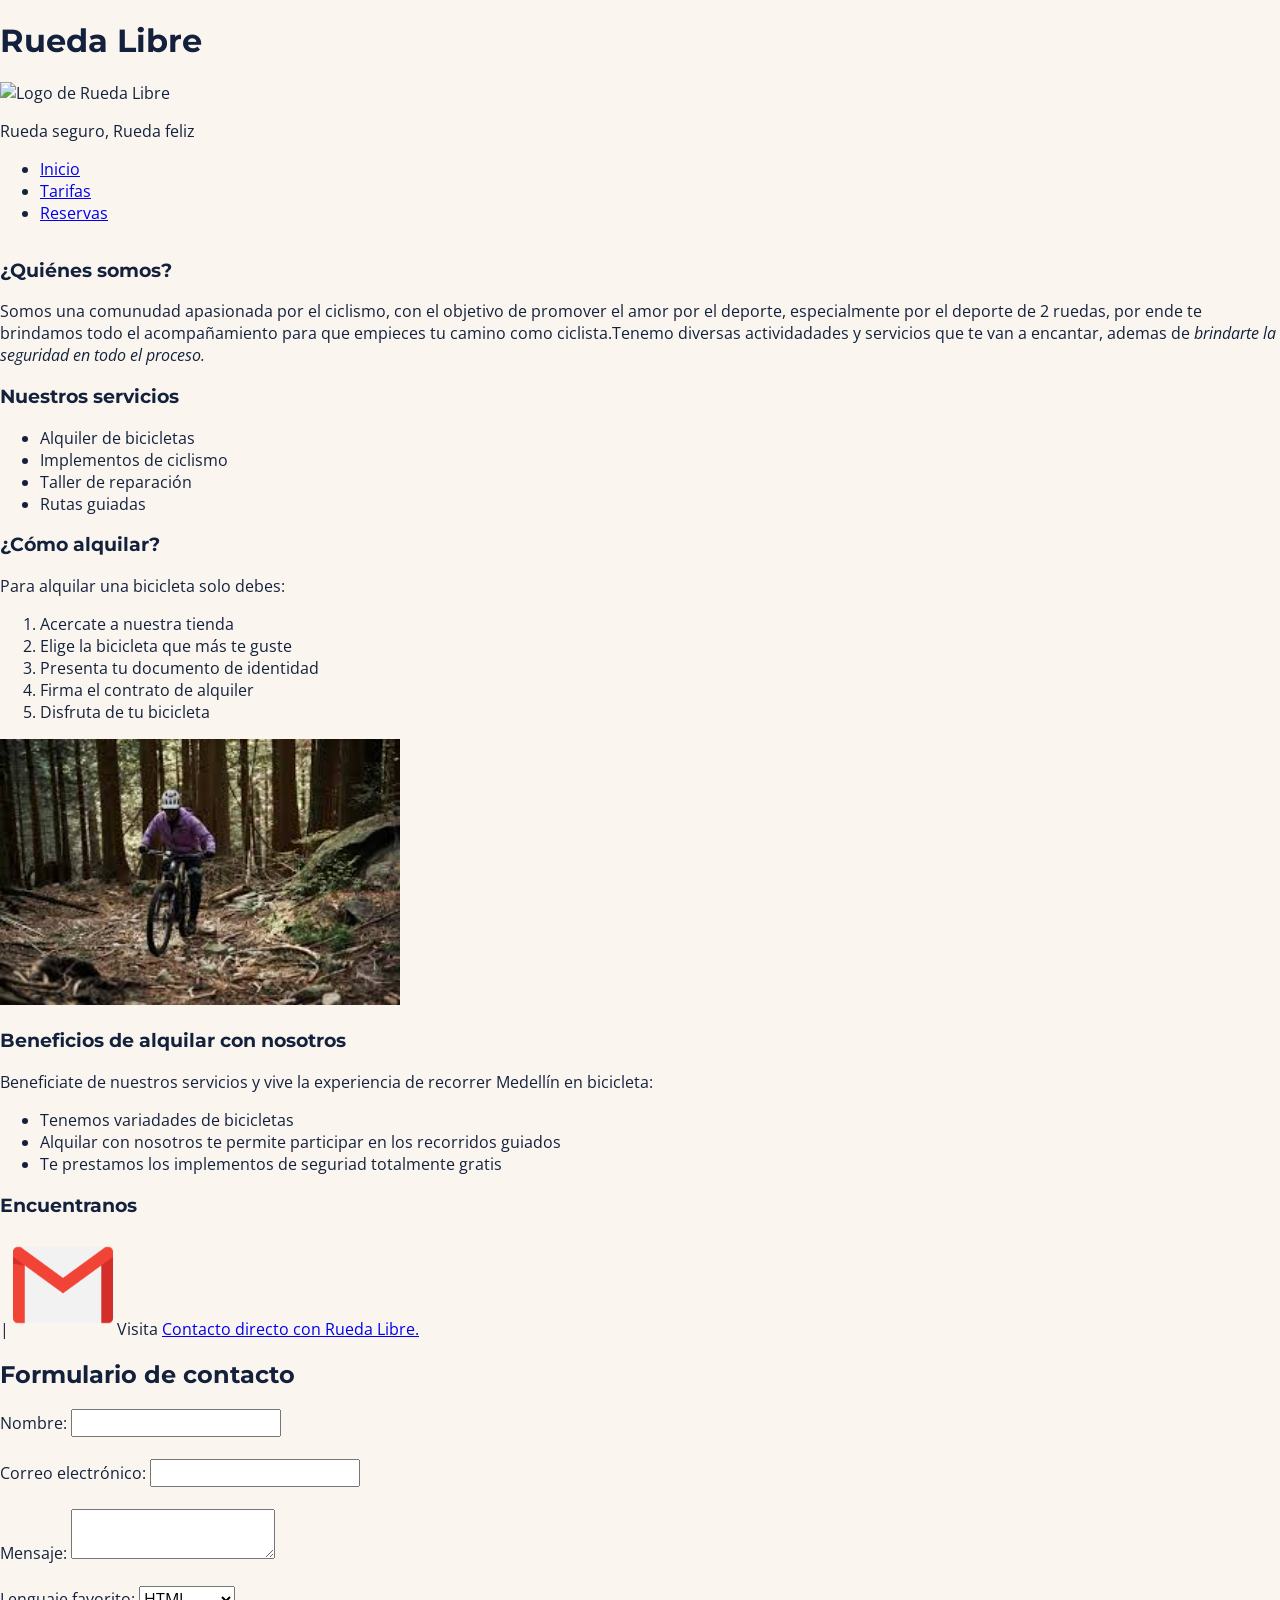
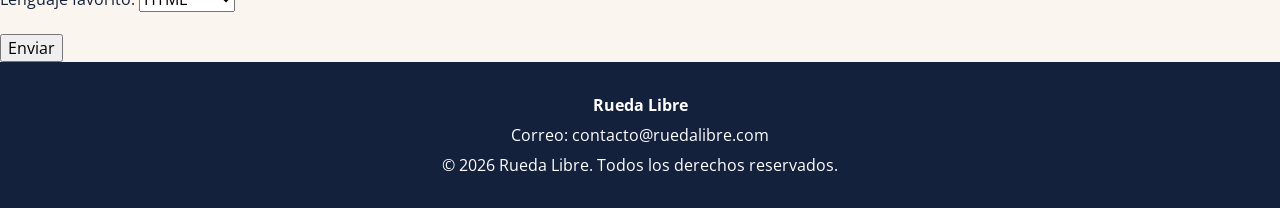
==== index.html @ a4dbcc93 "Mejora navegacion y accesibilidad al sitio" ====
<!DOCTYPE html>
<html lang="es">
<head>
    <meta charset="UTF-8">
    <meta name="viewport" content="width=device-width, initial-scale=1.0">
    <title>Rueda Libre | Alquiler de bicicletas en Medellín</title>

    <link rel="preconnect" href="https://fonts.googleapis.com">
    <link rel="preconnect" href="https://fonts.gstatic.com" crossorigin>

    <link href="https://fonts.googleapis.com/css2?family=Montserrat:wght@700&family=Open+Sans:wght@400;600&display=swap" rel="stylesheet">

     <link rel="stylesheet" href="CSS/styles.css">
</head>



<body>

     <header>
        <h1> Rueda Libre </h1>
        <img src="img/logo.jpg" alt="Logo de Rueda Libre" width="200">
        <p> Rueda seguro, Rueda feliz</p>


       <nav aria-label="Navegación principal">
    <ul id="menu">
        <li><a href="index.html" class="activo" aria-current="page">Inicio</a></li>
        <li><a href="Paginas/tarifas.html">Tarifas</a></li>
        <li><a href="Paginas/reservas.html">Reservas</a></li>
    </ul>
</nav>
            
    </header>

    <main>  
        <section>
            <h3> ¿Quiénes somos?</h3>
                <p> Somos una comunudad apasionada por el ciclismo, con el objetivo de promover el amor por el deporte, especialmente por el deporte de 2 ruedas, por ende te brindamos todo el acompañamiento para que 
                    empieces tu camino como ciclista.Tenemo diversas actividadades y servicios que te van a encantar, ademas de <em>brindarte la seguridad en todo el proceso.</em>
                </p>
        </section>    
            
        <section>
            <h3> Nuestros servicios</h3>
                <ul>
                    <li> Alquiler de bicicletas</li>
                    <li> Implementos de ciclismo</li>
                    <li> Taller de reparación</li>
                    <li> Rutas guiadas</li>
                </ul>

        </section>   
        
        <section>
            <h3> ¿Cómo alquilar?</h3>
                <p> 
                    Para alquilar una bicicleta solo debes:  
                </p>

                <ol>
                    <li> Acercate a nuestra tienda</li>
                    <li> Elige la bicicleta que más te guste</li>
                    <li> Presenta tu documento de identidad</li>
                    <li> Firma el contrato de alquiler</li>
                    <li> Disfruta de tu bicicleta</li>
                </ol>
                
                <img src="img/biciMon.jpeg" alt="Bicicleta de Rueda Libre" width="400">
            
        </section>


        <section>

            <h3> Beneficios de alquilar con nosotros</h3>

            <p> 
                Beneficiate de nuestros servicios y vive la experiencia de recorrer Medellín en bicicleta:  
            </p>

            <ul> 
                <li> Tenemos variadades de bicicletas</li>
                <li> Alquilar con nosotros te permite participar en los recorridos guiados</li>
                <li> Te prestamos los implementos de seguriad totalmente gratis </li>
            </ul>

        </section>
        
        <section>

        <h3 id="Encuentranos">Encuentranos</h3>
    |   

            <img src="img/gmail.png" alt="Gmail" width="100">


        

            Visita
            <a href="https://mail.google.com/mail/u/0/#sent/QgrcJHsNmGjTFjQCQRJZDDpdDGVTXLrFvwV?compose=new"
            target="_blank"
            rel="noopener noreferrer">
                Contacto directo con Rueda Libre.
            </a>
        </section>    

        <section>
                    <h2>Formulario de contacto</h2>

            <form>
                <label for="nombre">Nombre:</label>
                <input type="text" id="nombre" name="nombre">

                <br><br>

                <label for="correo">Correo electrónico:</label>
                <input type="email" id="correo" name="correo">

                <br><br>

                <label for="mensaje">Mensaje:</label>
                <textarea id="mensaje" name="mensaje"></textarea>

                <br><br>

                <label for="lenguaje">Lenguaje favorito:</label>

                <select id="lenguaje" name="lenguaje">
                    <option value="html">HTML</option>
                    <option value="css">CSS</option>
                    <option value="javascript">JavaScript</option>
                </select>

                <br><br>

                <button type="submit">Enviar</button>
            </form>
                

                
        </section>
</main>      

<footer>
    <p><strong>Rueda Libre</strong></p>
    <p>Correo: contacto@ruedalibre.com</p>
    <p>&copy; 2026 Rueda Libre. Todos los derechos reservados.</p>
</footer>

</body>
</html>
---- CSS/styles.css ----
/* Identidad visual de Rueda Libre */
:root {
    /* Colores de marca */
    --verde-ruta: #1E7A4F;
    --naranja-pedal: #F39A2B;
    --azul-noche: #14213D;
    --crema: #FAF6EF;
    --gris-asfalto: #5B6470;

    /* Tipografías */
    --fuente-titulos: 'Montserrat', Arial, sans-serif;
    --fuente-texto: 'Open Sans', Arial, sans-serif;

    /* Espaciados */
    --espacio-xs: 0.5rem;
    --espacio-sm: 1rem;
    --espacio-md: 1.5rem;
    --espacio-lg: 2rem;
    --espacio-xl: 3rem;
}




/* Configuración general de la página */
html,
body {
    margin: 0;
    padding: 0;
    min-height: 100%;
}

body {
    min-height: 100vh;
    display: flex;
    flex-direction: column;

    /* Identidad visual */
    font-family: var(--fuente-texto);
    color: var(--azul-noche);
    background-color: var(--crema);
}

/* Tipografía para todos los encabezados */
h1,
h2,
h3,
h4,
h5,
h6 {
    font-family: var(--fuente-titulos);
    font-weight: 700;
}

/* El contenido principal ocupa el espacio disponible */
main {
    flex: 1;
}

/* Pie de página */
footer {
    background-color: var(--azul-noche);
    color: #FFFFFF;
    text-align: center;
    padding: var(--espacio-md);
    margin-top: auto;
}

footer p {
    margin: var(--espacio-xs) 0;
}




/* Tablas de tarifas y recorridos */
table {
    width: 100%;
    border-collapse: collapse;
    margin: var(--espacio-md) 0;
    border: 2px solid var(--azul-noche);
    background-color: var(--crema);
}

/* Encabezados de las tablas */
table thead {
    background-color: var(--azul-noche);
    color: #FFFFFF;
}

table th {
    border: 1px solid var(--azul-noche);
    padding: var(--espacio-sm);
    text-align: left;
}

/* Celdas de las tablas */
table td {
    border: 1px solid #B8BEC5;
    padding: var(--espacio-sm);
    color: var(--azul-noche);
}

/* Alternar el fondo de las filas */
table tbody tr:nth-child(even) {
    background-color: #EAE5DC;
}

/* Resaltar las filas al pasar el cursor */
table tbody tr:hover {
    background-color: #E0E9E3;
}

/* Campos del formulario */
input,
select,
textarea,
button {
    font: inherit;
}

/* Foco visible en campos y controles */
input:focus-visible,
select:focus-visible,
textarea:focus-visible,
button:focus-visible {
    outline: 3px solid var(--verde-ruta);
    outline-offset: 3px;
    border-color: var(--azul-noche);
}

/* Foco de las casillas de verificación */
input[type="checkbox"]:focus-visible,
input[type="radio"]:focus-visible {
    outline: 3px solid var(--verde-ruta);
    outline-offset: 3px;
}
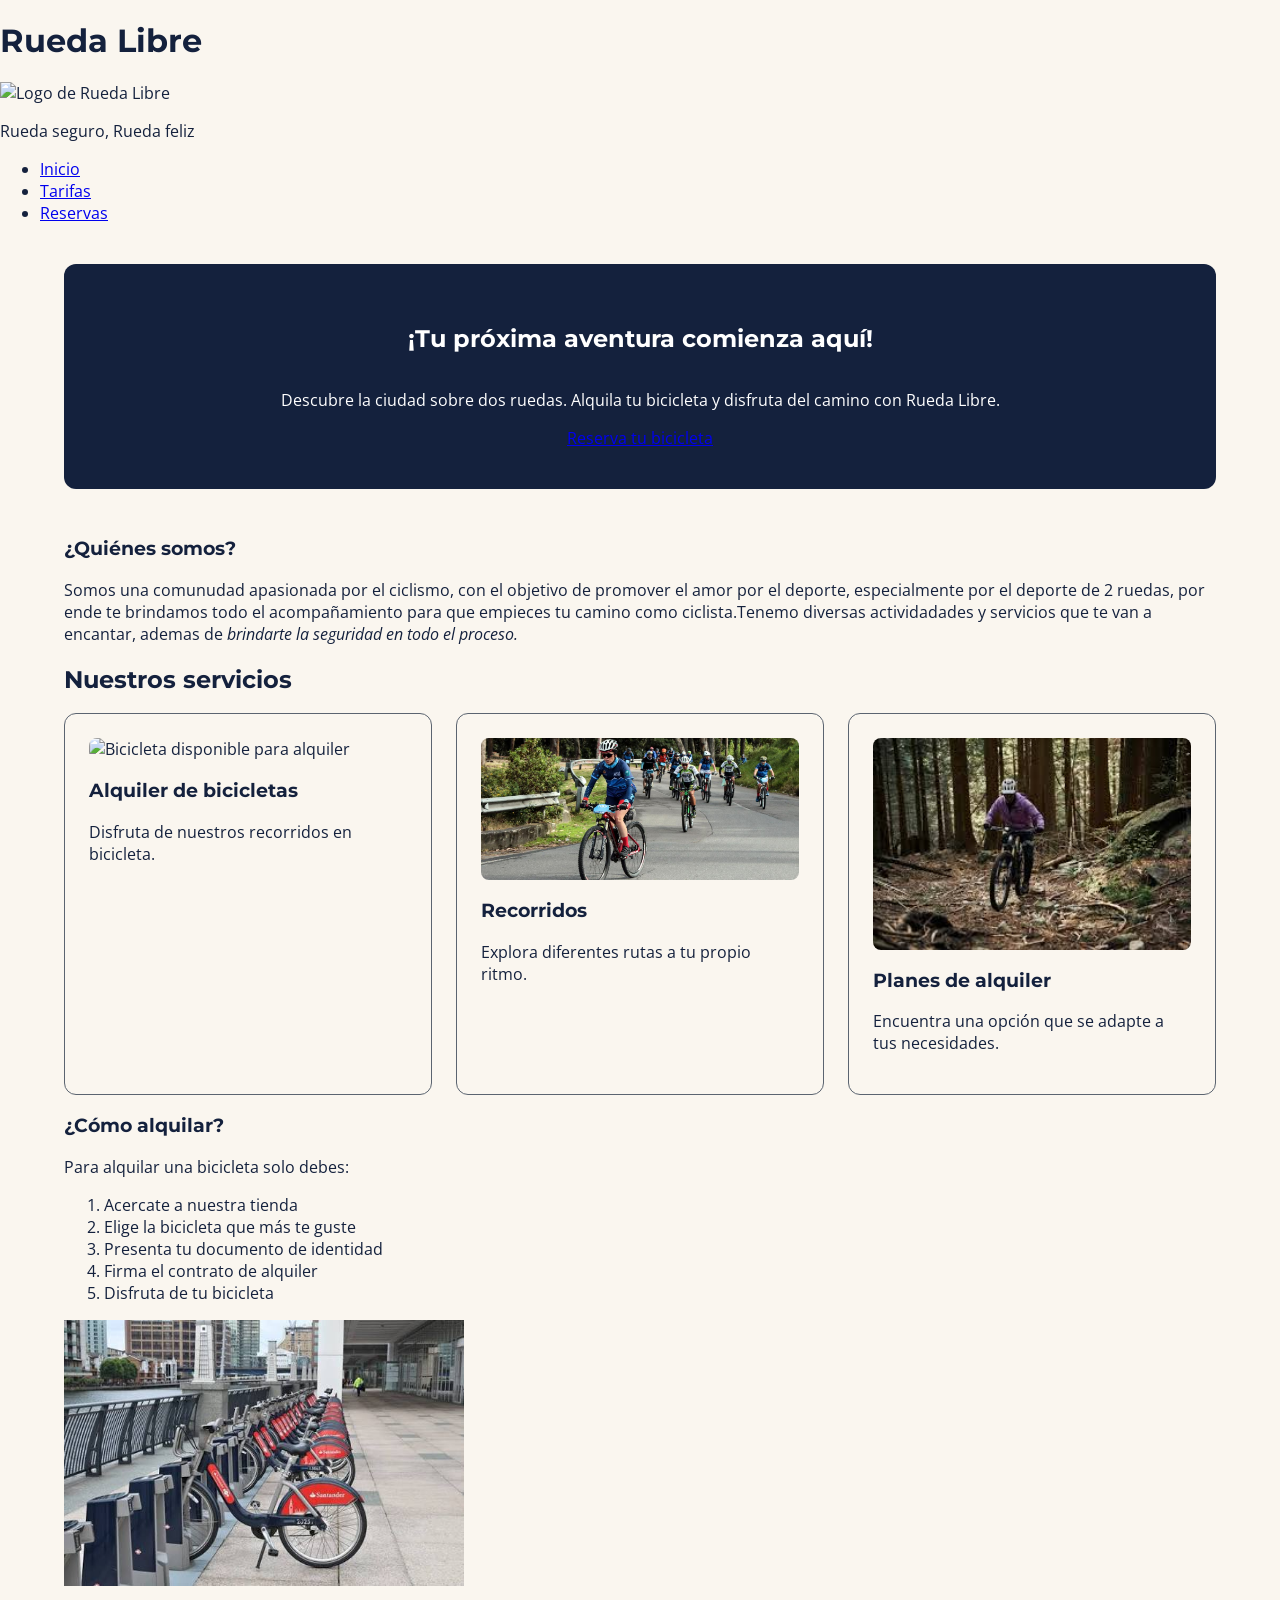
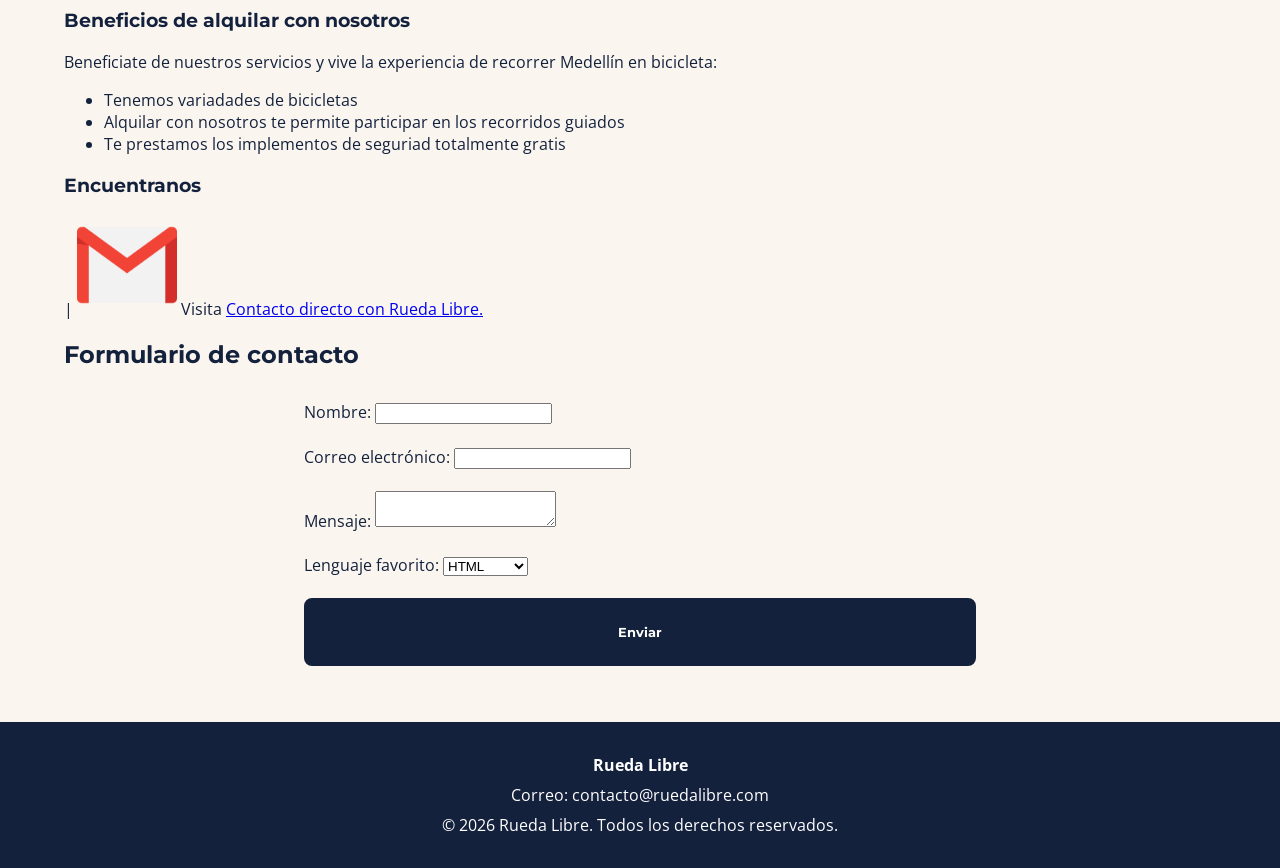
==== commit ffb3754f: "Mejora distribucion y modelo de caja" ====
--- a/index.html
+++ b/index.html
@@ -34,6 +34,16 @@
     </header>
 
     <main>  
+
+        <section class="portada">
+            <h2>¡Tu próxima aventura comienza aquí!</h2>
+            <p>Descubre la ciudad sobre dos ruedas. Alquila tu bicicleta
+            y disfruta del camino con Rueda Libre.</p>
+            <a href="Paginas/reservas.html" class="boton-reservar">
+                Reserva tu bicicleta
+            </a>
+        </section>
+        
         <section>
             <h3> ¿Quiénes somos?</h3>
                 <p> Somos una comunudad apasionada por el ciclismo, con el objetivo de promover el amor por el deporte, especialmente por el deporte de 2 ruedas, por ende te brindamos todo el acompañamiento para que 
@@ -41,16 +51,31 @@
                 </p>
         </section>    
             
-        <section>
-            <h3> Nuestros servicios</h3>
-                <ul>
-                    <li> Alquiler de bicicletas</li>
-                    <li> Implementos de ciclismo</li>
-                    <li> Taller de reparación</li>
-                    <li> Rutas guiadas</li>
-                </ul>
+        <section class="servicios">
+    <h2>Nuestros servicios</h2>
 
-        </section>   
+    <div class="contenedor-tarjetas">
+
+        <article class="tarjeta">
+            <img src="img/logo.jpg" alt="Bicicleta disponible para alquiler" width="300">
+            <h3>Alquiler de bicicletas</h3>
+            <p>Disfruta de nuestros recorridos en bicicleta.</p>
+        </article>
+
+        <article class="tarjeta">
+            <img src="img/recorrido_Bici.jpeg" alt="Bicicleta para explorar la ciudad" width="300">
+            <h3>Recorridos</h3>
+            <p>Explora diferentes rutas a tu propio ritmo.</p>
+        </article>
+
+        <article class="tarjeta">
+            <img src="img/biciMon.jpeg" alt="Bicicleta preparada para una aventura" width="300">
+            <h3>Planes de alquiler</h3>
+            <p>Encuentra una opción que se adapte a tus necesidades.</p>
+        </article>
+
+    </div>
+</section>   
         
         <section>
             <h3> ¿Cómo alquilar?</h3>
@@ -66,7 +91,7 @@
                     <li> Disfruta de tu bicicleta</li>
                 </ol>
                 
-                <img src="img/biciMon.jpeg" alt="Bicicleta de Rueda Libre" width="400">
+                <img src="img/alqBici.jfif" alt="Bicicleta de Rueda Libre" width="400">
             
         </section>
 
--- a/CSS/styles.css
+++ b/CSS/styles.css
@@ -21,6 +21,11 @@
 }
 
 
+*,
+*::before,
+*::after {
+    box-sizing: border-box;
+}
 
 
 /* Configuración general de la página */
@@ -31,6 +36,8 @@
     min-height: 100%;
 }
 
+
+
 body {
     min-height: 100vh;
     display: flex;
@@ -41,6 +48,15 @@
     color: var(--azul-noche);
     background-color: var(--crema);
 }
+
+/* El ancho incluye el contenido, el relleno y los bordes */
+*,
+*::before,
+*::after {
+    box-sizing: border-box;
+}
+
+
 
 /* Tipografía para todos los encabezados */
 h1,
@@ -53,9 +69,55 @@
     font-weight: 700;
 }
 
+/* Portada de inicio */
+.portada {
+    min-height: 25vh;
+    display: flex;
+    flex-direction: column;
+    justify-content: center;
+    align-items: center;
+    text-align: center;
+    padding: var(--espacio-lg);
+    background-color: var(--azul-noche);
+    color: #FFFFFF;
+    border-radius: 0.75rem;
+    margin-bottom: var(--espacio-xl);
+}
+
+/* Contenedor de las tarjetas */
+.contenedor-tarjetas {
+    display: flex;
+    flex-wrap: wrap;
+    gap: var(--espacio-md);
+}
+
+/* Tarjeta individual */
+.tarjeta {
+    flex: 1 1 16rem;
+    min-width: 0;
+    padding: var(--espacio-md);
+    border: 1px solid var(--gris-asfalto);
+    border-radius: 0.75rem;
+    background-color: var(--crema);
+}
+
+/* Imagen de la tarjeta */
+.tarjeta img {
+    display: block;
+    width: 100%;
+    height: auto;
+    border-radius: 0.5rem;
+    margin-bottom: var(--espacio-sm);
+}
+
 /* El contenido principal ocupa el espacio disponible */
 main {
     flex: 1;
+     width: 100%;
+    max-width: 75rem;
+    margin-inline: auto;
+    padding: var(--espacio-md);
+
 }
 
 /* Pie de página */
@@ -70,7 +132,6 @@
 footer p {
     margin: var(--espacio-xs) 0;
 }
-
 
 
 
@@ -95,44 +156,110 @@
     text-align: left;
 }
 
-/* Celdas de las tablas */
+/* Celdas */
 table td {
-    border: 1px solid #B8BEC5;
+    border: 1px solid var(--gris-asfalto);
     padding: var(--espacio-sm);
     color: var(--azul-noche);
 }
 
-/* Alternar el fondo de las filas */
+/* Filas alternas */
 table tbody tr:nth-child(even) {
     background-color: #EAE5DC;
 }
 
-/* Resaltar las filas al pasar el cursor */
+/* Resaltado al pasar el cursor */
 table tbody tr:hover {
     background-color: #E0E9E3;
 }
 
-/* Campos del formulario */
-input,
-select,
-textarea,
-button {
+/* Formulario de reservas */
+form {
+    width: 100%;
+    max-width: 42rem;
+    margin: var(--espacio-lg) auto;
+}
+
+/* Agrupación de campos */
+.grupo-formulario {
+    display: flex;
+    flex-direction: column;
+    gap: var(--espacio-xs);
+    margin-bottom: var(--espacio-md);
+}
+
+/* Etiquetas */
+.grupo-formulario label {
+    font-weight: 600;
+    color: var(--azul-noche);
+}
+
+/* Campos de entrada */
+.grupo-formulario input,
+.grupo-formulario select,
+.grupo-formulario textarea {
+    box-sizing: border-box;
+    width: 100%;
+    padding: var(--espacio-sm);
+    border: 1px solid var(--gris-asfalto);
+    border-radius: 0.4rem;
+    background-color: var(--crema);
+    color: var(--azul-noche);
     font: inherit;
 }
 
-/* Foco visible en campos y controles */
-input:focus-visible,
-select:focus-visible,
-textarea:focus-visible,
-button:focus-visible {
+/* Área de comentarios */
+.grupo-formulario textarea {
+    min-height: 8rem;
+    resize: vertical;
+}
+
+/* Agrupación de las políticas */
+.grupo-politicas {
+    display: flex;
+    align-items: center;
+    gap: var(--espacio-xs);
+    margin-bottom: var(--espacio-md);
+}
+
+.grupo-politicas input {
+    width: auto;
+}
+
+/* Foco visible en los campos */
+.grupo-formulario input:focus-visible,
+.grupo-formulario select:focus-visible,
+.grupo-formulario textarea:focus-visible,
+.grupo-politicas input:focus-visible {
     outline: 3px solid var(--verde-ruta);
     outline-offset: 3px;
-    border-color: var(--azul-noche);
-}
-
-/* Foco de las casillas de verificación */
-input[type="checkbox"]:focus-visible,
-input[type="radio"]:focus-visible {
+}
+
+/* Botón de envío */
+/* Botón de envío */
+form button[type="submit"] {
+    display: block;
+    width: 100%;
+    padding: var(--espacio-md);
+    border: 2px solid var(--azul-noche);
+    border-radius: 0.5rem;
+    background-color: var(--azul-noche);
+    color: #FFFFFF;
+    font-family: var(--fuente-titulos);
+    font-weight: 700;
+    cursor: pointer;
+    transition: background-color 0.2s ease, color 0.2s ease;
+}
+
+/* Efecto al pasar el cursor */
+form button[type="submit"]:hover {
+    background-color: var(--naranja-pedal);
+    border-color: var(--naranja-pedal);
+    color: var(--azul-noche);
+}
+
+/* Foco visible al navegar con el teclado */
+form button[type="submit"]:focus-visible {
     outline: 3px solid var(--verde-ruta);
-    outline-offset: 3px;
+    outline-offset: 4px;
 }
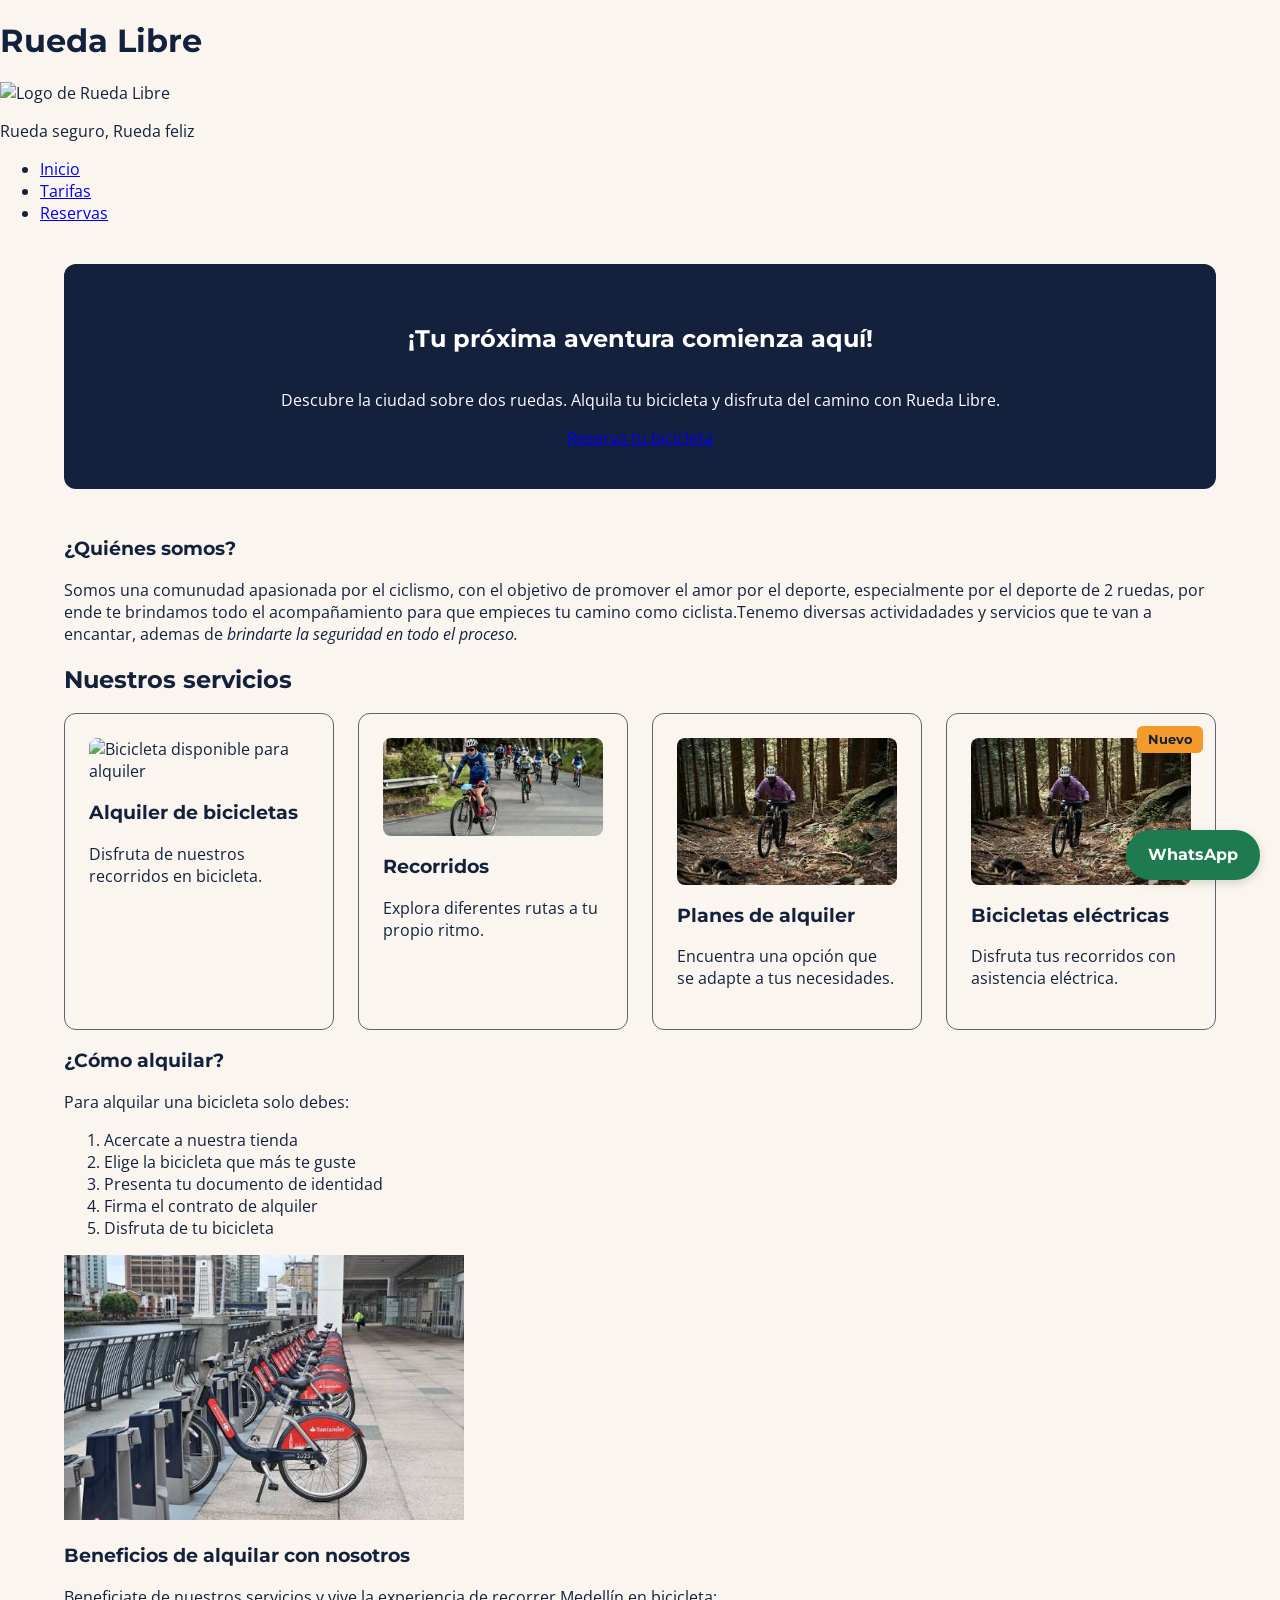
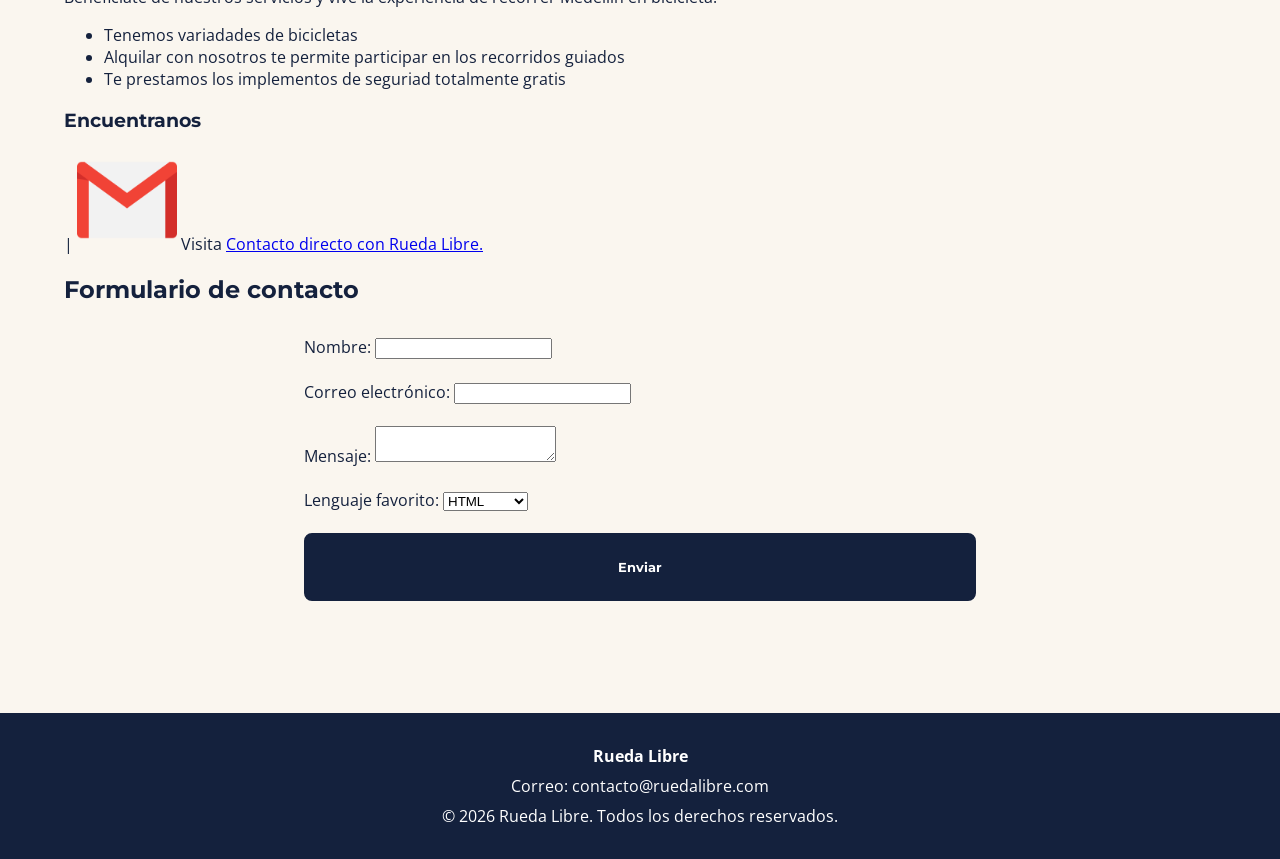
==== commit 48ad1aaf: "Lanzamiento v1.0 Rueda LibreL" ====
--- a/index.html
+++ b/index.html
@@ -43,7 +43,7 @@
                 Reserva tu bicicleta
             </a>
         </section>
-        
+
         <section>
             <h3> ¿Quiénes somos?</h3>
                 <p> Somos una comunudad apasionada por el ciclismo, con el objetivo de promover el amor por el deporte, especialmente por el deporte de 2 ruedas, por ende te brindamos todo el acompañamiento para que 
@@ -72,6 +72,16 @@
             <img src="img/biciMon.jpeg" alt="Bicicleta preparada para una aventura" width="300">
             <h3>Planes de alquiler</h3>
             <p>Encuentra una opción que se adapte a tus necesidades.</p>
+        </article>
+
+        <article class="tarjeta">
+            <span class="etiqueta-nuevo">Nuevo</span>
+
+            <img src="img/biciMon.jpeg" alt="Bicicleta eléctrica">
+
+            <h3>Bicicletas eléctricas</h3>
+
+            <p>Disfruta tus recorridos con asistencia eléctrica.</p>
         </article>
 
     </div>
@@ -165,7 +175,17 @@
 
                 
         </section>
-</main>      
+</main>
+
+    <a
+    class="whatsapp-flotante"
+    href="https://wa.me/573000000000"
+    target="_blank"
+    rel="noopener noreferrer"
+    aria-label="Contactar a Rueda Libre por WhatsApp (abre en una nueva pestaña)"
+>
+    WhatsApp
+</a>
 
 <footer>
     <p><strong>Rueda Libre</strong></p>
--- a/CSS/styles.css
+++ b/CSS/styles.css
@@ -91,8 +91,10 @@
     gap: var(--espacio-md);
 }
 
-/* Tarjeta individual */
+/* Tarjetas de Servicios */
+
 .tarjeta {
+    position: relative;
     flex: 1 1 16rem;
     min-width: 0;
     padding: var(--espacio-md);
@@ -101,6 +103,20 @@
     background-color: var(--crema);
 }
 
+.etiqueta-nuevo {
+    position: absolute;
+    top: 0.75rem;
+    right: 0.75rem;
+    z-index: 1;
+    padding: 0.35rem 0.65rem;
+    background-color: var(--naranja-pedal);
+    color: var(--azul-noche);
+    font-family: var(--fuente-titulos);
+    font-size: 0.8rem;
+    font-weight: 700;
+    border-radius: 0.35rem;
+}
+
 /* Imagen de la tarjeta */
 .tarjeta img {
     display: block;
@@ -113,11 +129,11 @@
 /* El contenido principal ocupa el espacio disponible */
 main {
     flex: 1;
-     width: 100%;
+    width: 100%;
     max-width: 75rem;
     margin-inline: auto;
     padding: var(--espacio-md);
-
+    padding-bottom: 5rem;
 }
 
 /* Pie de página */
@@ -262,4 +278,42 @@
 form button[type="submit"]:focus-visible {
     outline: 3px solid var(--verde-ruta);
     outline-offset: 4px;
+}
+
+/* BOTÓN FLOTANTE DE WHATSAPP */
+   
+.whatsapp-flotante {
+    position: fixed;
+    right: 1.25rem;
+    bottom: 1.25rem;
+    z-index: 1000;
+
+    display: inline-block;
+    padding: 0.85rem 1.25rem;
+
+    background-color: var(--verde-ruta);
+    color: #FFFFFF;
+
+    font-family: var(--fuente-titulos);
+    font-weight: 700;
+    text-decoration: none;
+
+    border: 2px solid var(--verde-ruta);
+    border-radius: 999px;
+    box-shadow: 0 3px 10px rgb(0 0 0 / 15%);
+
+    transition:
+        background-color 0.2s ease,
+        color 0.2s ease;
+}
+
+.whatsapp-flotante:hover {
+    background-color: var(--naranja-pedal);
+    border-color: var(--naranja-pedal);
+    color: var(--azul-noche);
+}
+
+.whatsapp-flotante:focus-visible {
+    outline: 3px solid var(--azul-noche);
+    outline-offset: 4px;
 }
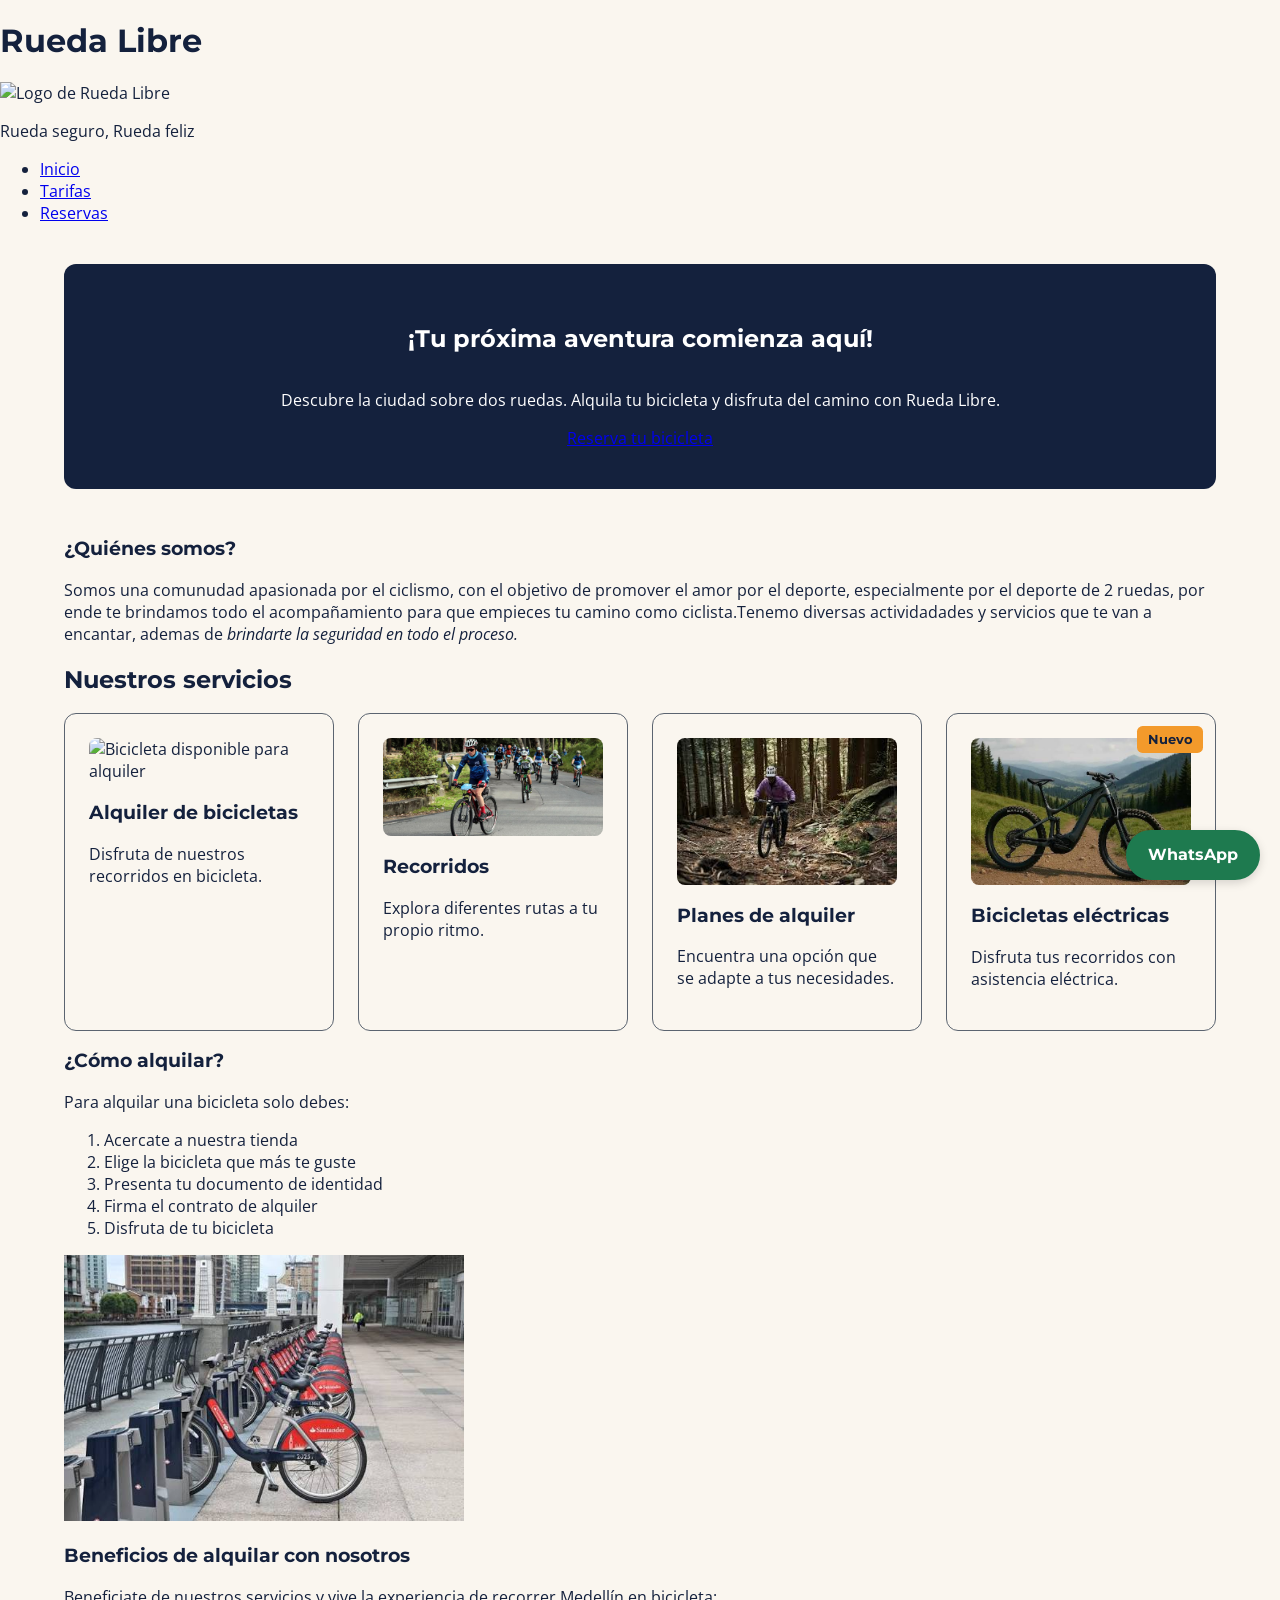
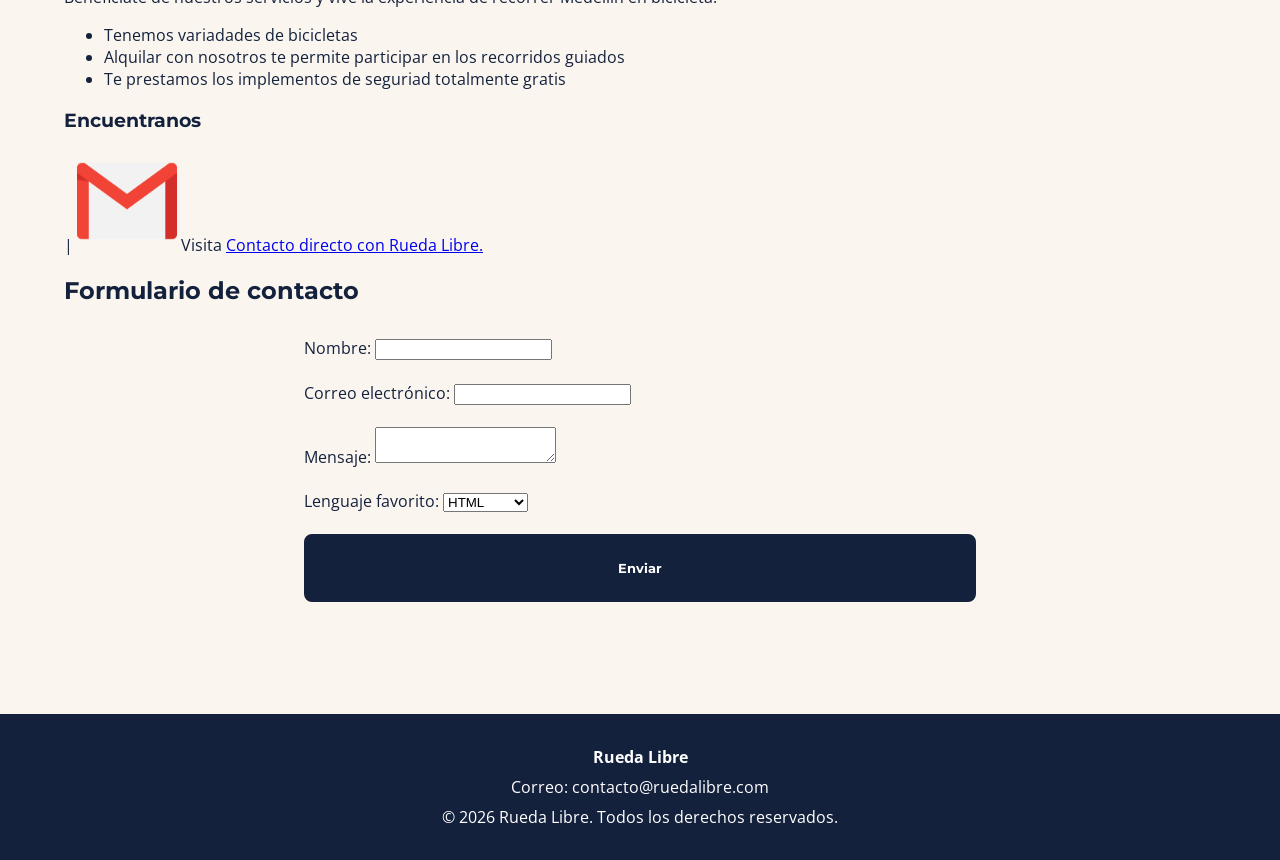
==== commit 09363d4e: "Corrige imagen nueva y algunos detalles" ====
--- a/index.html
+++ b/index.html
@@ -77,7 +77,7 @@
         <article class="tarjeta">
             <span class="etiqueta-nuevo">Nuevo</span>
 
-            <img src="img/biciMon.jpeg" alt="Bicicleta eléctrica">
+            <img src="img/biciElect.jpeg" alt="Bicicleta eléctrica">
 
             <h3>Bicicletas eléctricas</h3>
 
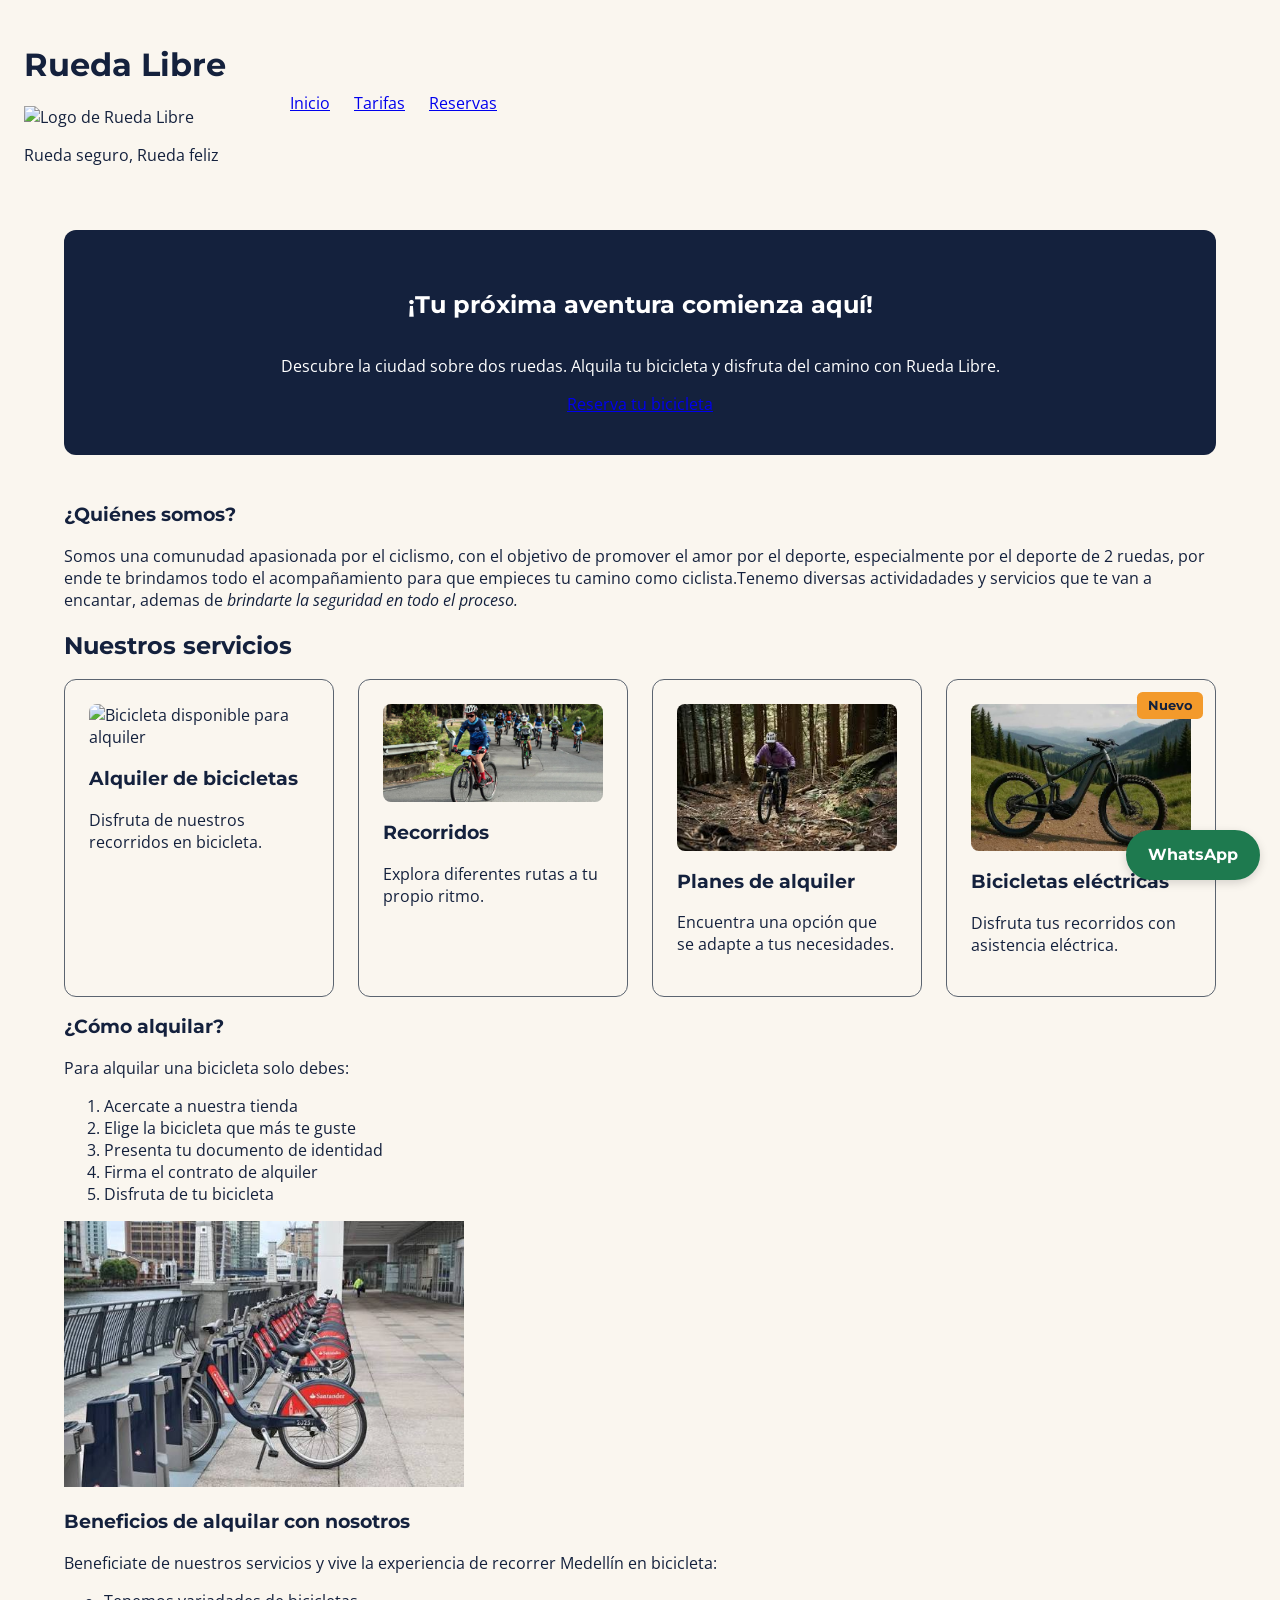
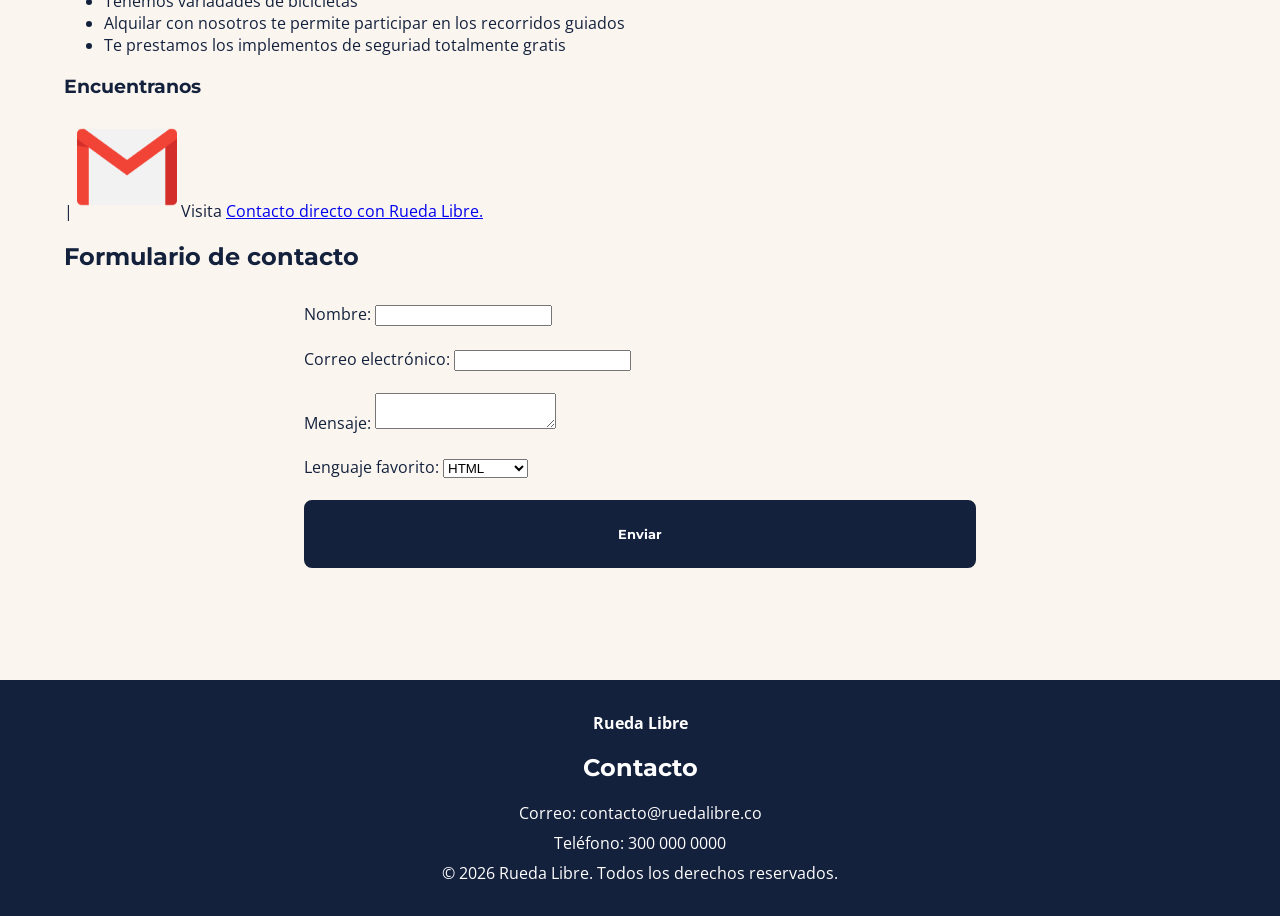
==== commit 8a7b7887: "Organizado encabezado y pie de pagina usando Flexbox" ====
--- a/index.html
+++ b/index.html
@@ -17,10 +17,12 @@
 
 <body>
 
-     <header>
-        <h1> Rueda Libre </h1>
-        <img src="img/logo.jpg" alt="Logo de Rueda Libre" width="200">
-        <p> Rueda seguro, Rueda feliz</p>
+     <header class="encabezado">
+            <div class="marca">
+                <h1> Rueda Libre </h1>
+                <img src="img/logo.jpg" alt="Logo de Rueda Libre" width="200">
+                <p> Rueda seguro, Rueda feliz</p>
+           </div>   
 
 
        <nav aria-label="Navegación principal">
@@ -187,11 +189,23 @@
     WhatsApp
 </a>
 
-<footer>
-    <p><strong>Rueda Libre</strong></p>
-    <p>Correo: contacto@ruedalibre.com</p>
-    <p>&copy; 2026 Rueda Libre. Todos los derechos reservados.</p>
+
+<footer class="pie-pagina">
+    <section class="pie-marca">
+       <p><strong>Rueda Libre</strong></p>
+    </section>
+
+    <section class="pie-contacto">
+        <h2>Contacto</h2>
+        <p>Correo: contacto@ruedalibre.co</p>
+        <p>Teléfono: 300 000 0000</p>
+    </section>
+
+    <section class="pie-horario">
+       <p>&copy; 2026 Rueda Libre. Todos los derechos reservados.</p>
+    </section>
 </footer>
+
 
 </body>
 </html>
--- a/CSS/styles.css
+++ b/CSS/styles.css
@@ -84,6 +84,26 @@
     margin-bottom: var(--espacio-xl);
 }
 
+.encabezado {
+    display: flex;
+    justify-content: flex-start;
+    align-items: center;
+    flex-wrap: wrap;
+    gap: 4rem;
+    padding: var(--espacio-md);
+}
+
+#menu {
+    display: flex;
+    flex-wrap: wrap;
+    justify-content: center;
+    align-items: center;
+    gap: var(--espacio-md);
+    list-style: none;
+    margin: 0;
+    padding: 0;
+}
+
 /* Contenedor de las tarjetas */
 .contenedor-tarjetas {
     display: flex;
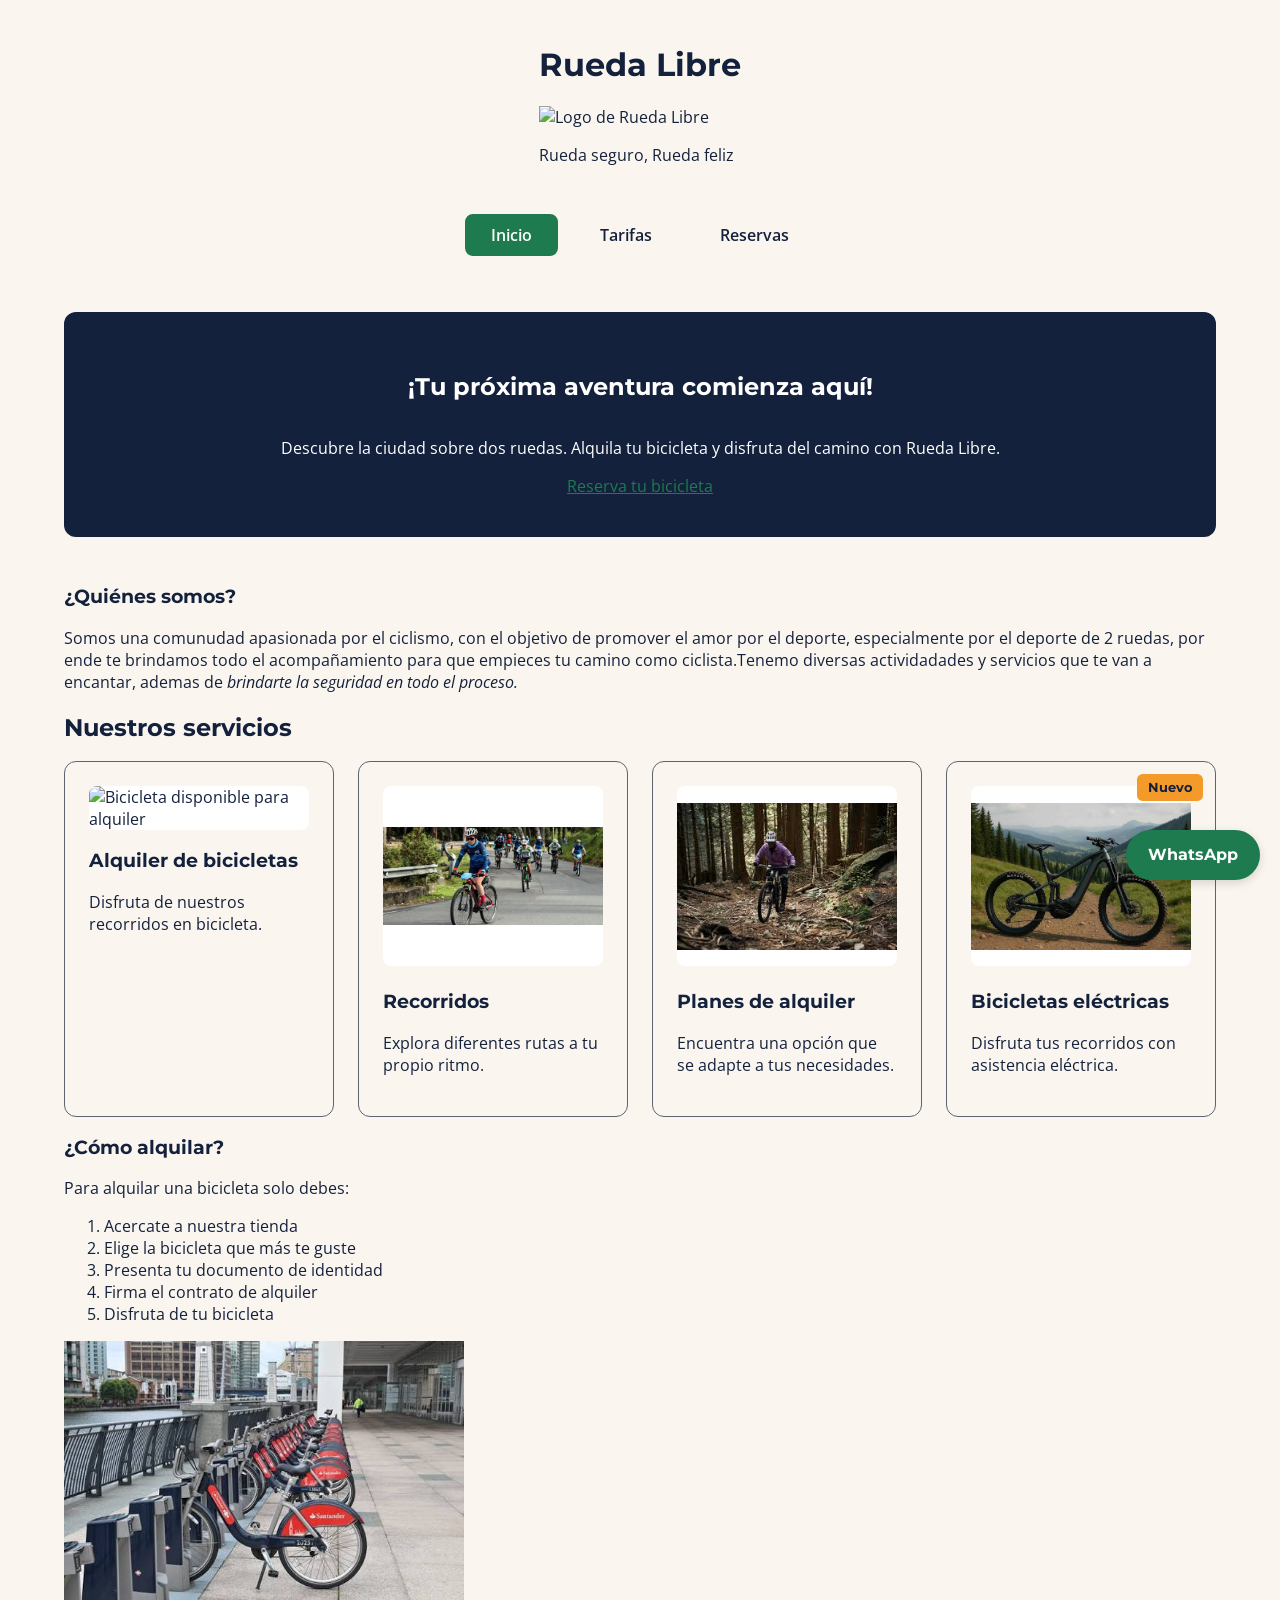
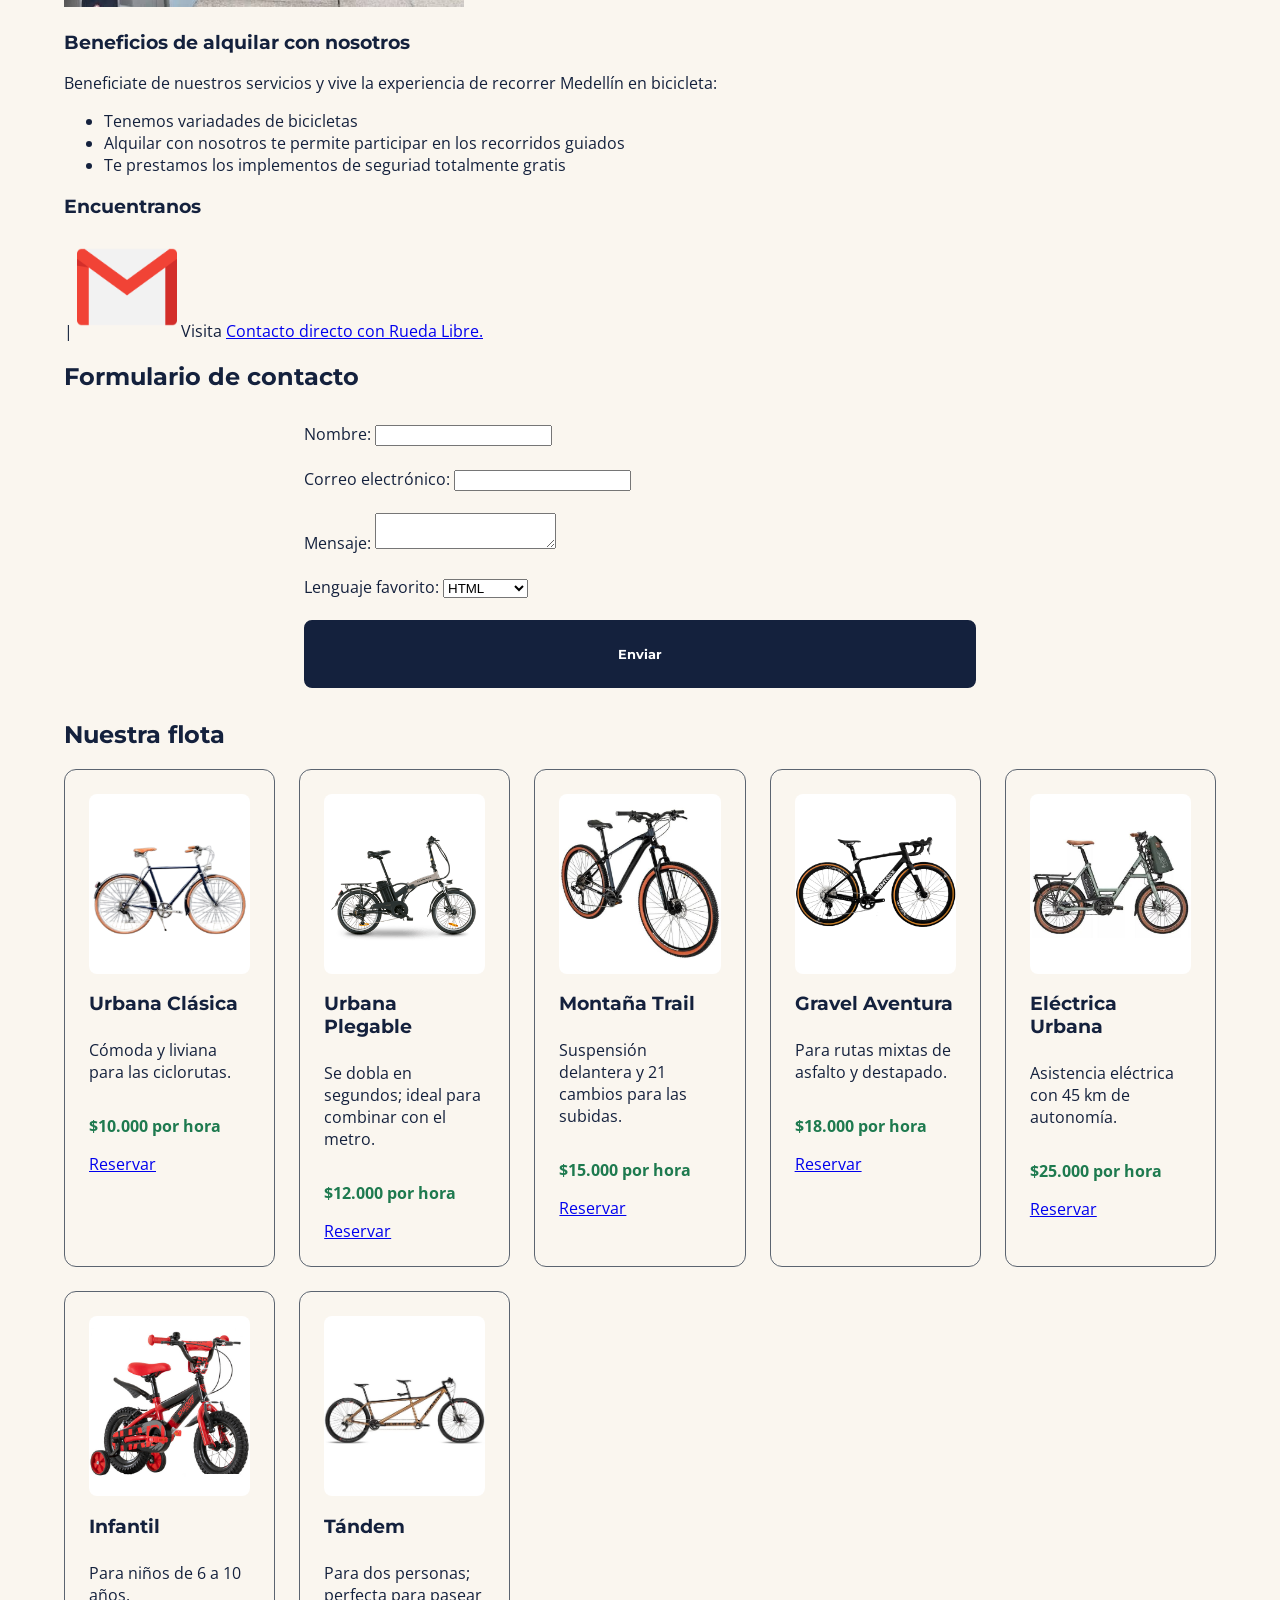
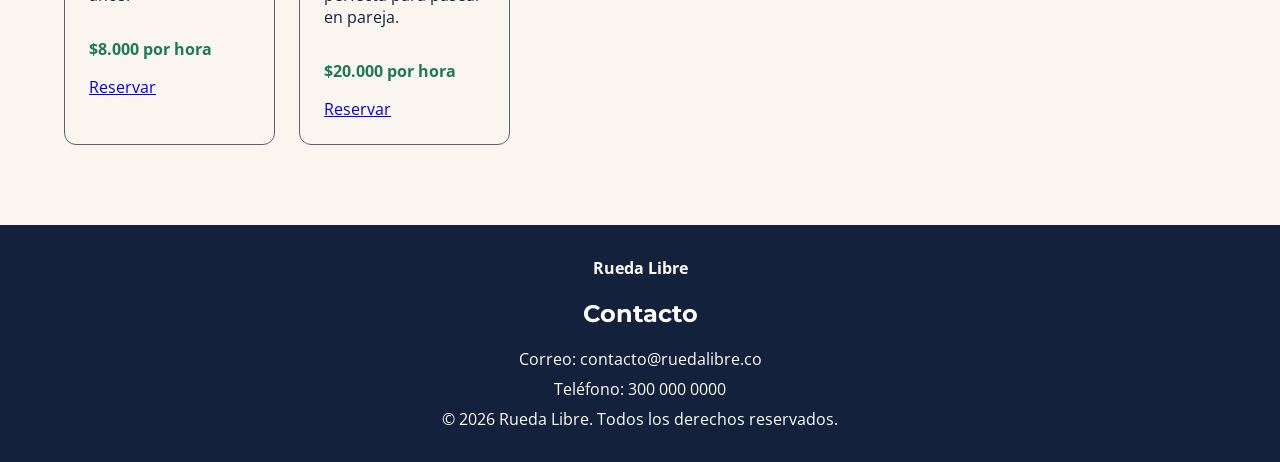
==== commit bee5a553: "Agrega flota adaptable con Grid y tarjetas Flexbox" ====
--- a/index.html
+++ b/index.html
@@ -177,6 +177,128 @@
 
                 
         </section>
+
+
+        <section class="nuestra-flota">
+    <h2>Nuestra flota</h2>
+
+    <div class="cuadricula-flota">
+
+        <article class="tarjeta-bicicleta">
+            <img src="img/UrbanBici2.png" alt="Bicicleta Urbana Clásica" width="250">
+
+            <h3>Urbana Clásica</h3>
+
+            <p>
+                Cómoda y liviana para las ciclorutas.
+            </p>
+
+            <p class="precio">$10.000 por hora</p>
+
+            <a href="Paginas/reservas.html" class="boton-reservar">
+                Reservar
+            </a>
+        </article>
+
+        <article class="tarjeta-bicicleta">
+            <img src="img/urbanPlegable.png" alt="Bicicleta Urbana Plegable" width="250">
+
+            <h3>Urbana Plegable</h3>
+
+            <p>
+                Se dobla en segundos; ideal para combinar con el metro.
+            </p>
+
+            <p class="precio">$12.000 por hora</p>
+
+            <a href="Paginas/reservas.html" class="boton-reservar">
+                Reservar
+            </a>
+        </article>
+
+        <article class="tarjeta-bicicleta">
+            <img src="img/montanaBici.jpeg" alt="Bicicleta Montaña Trail" width="250">
+
+            <h3>Montaña Trail</h3>
+
+            <p>
+                Suspensión delantera y 21 cambios para las subidas.
+            </p>
+
+            <p class="precio">$15.000 por hora</p>
+
+            <a href="Paginas/reservas.html" class="boton-reservar">
+                Reservar
+            </a>
+        </article>
+
+        <article class="tarjeta-bicicleta">
+            <img src="img/aventureBici.png" alt="Bicicleta Gravel Aventura" width="250">
+
+            <h3>Gravel Aventura</h3>
+
+            <p>
+                Para rutas mixtas de asfalto y destapado.
+            </p>
+
+            <p class="precio">$18.000 por hora</p>
+
+            <a href="Paginas/reservas.html" class="boton-reservar">
+                Reservar
+            </a>
+        </article>
+
+        <article class="tarjeta-bicicleta">
+            <img src="img/electricaUrbBici.jpeg" alt="Bicicleta Eléctrica Urbana" width="250">
+
+            <h3>Eléctrica Urbana</h3>
+
+            <p>
+                Asistencia eléctrica con 45 km de autonomía.
+            </p>
+
+            <p class="precio">$25.000 por hora</p>
+
+            <a href="Paginas/reservas.html" class="boton-reservar">
+                Reservar
+            </a>
+        </article>
+
+        <article class="tarjeta-bicicleta">
+            <img src="img/infantilBici.jpg" alt="Bicicleta Infantil" width="250">
+
+            <h3>Infantil</h3>
+
+            <p>
+                Para niños de 6 a 10 años.
+            </p>
+
+            <p class="precio">$8.000 por hora</p>
+
+            <a href="Paginas/reservas.html" class="boton-reservar">
+                Reservar
+            </a>
+        </article>
+
+        <article class="tarjeta-bicicleta">
+            <img src="img/tademBici.jpeg" alt="Bicicleta Tándem"width="250">
+
+            <h3>Tándem</h3>
+
+            <p>
+                Para dos personas; perfecta para pasear en pareja.
+            </p>
+
+            <p class="precio">$20.000 por hora</p>
+
+            <a href="Paginas/reservas.html" class="boton-reservar">
+                Reservar
+            </a>
+        </article>
+
+    </div>
+</section>
+
 </main>
 
     <a
--- a/CSS/styles.css
+++ b/CSS/styles.css
@@ -84,24 +84,62 @@
     margin-bottom: var(--espacio-xl);
 }
 
+.portada a {
+    color: var(--verde-ruta);
+}
+
 .encabezado {
-    display: flex;
-    justify-content: flex-start;
+   
+    display: flex;
+    flex-direction: column;
+    justify-content: center;
     align-items: center;
     flex-wrap: wrap;
-    gap: 4rem;
-    padding: var(--espacio-md);
-}
+    gap: var(--espacio-md);
+    padding: var(--espacio-md);
+}
+
 
 #menu {
     display: flex;
     flex-wrap: wrap;
     justify-content: center;
     align-items: center;
-    gap: var(--espacio-md);
+    gap: var(--espacio-sm);
     list-style: none;
     margin: 0;
-    padding: 0;
+    padding: var(--espacio-xs);
+}
+
+#menu a {
+    display: inline-block;
+    padding: var(--espacio-xs) var(--espacio-md);
+    color: var(--azul-noche);
+    font-family: var(--fuente-texto);
+    font-weight: 600;
+    text-decoration: none;
+    border: 2px solid transparent;
+    border-radius: 0.5rem;
+    transition: background-color 0.3s ease,
+                color 0.3s ease,
+                border-color 0.3s ease;
+}
+
+#menu a.activo {
+    background-color: var(--verde-ruta);
+    color: #FFFFFF;
+    border-color: var(--verde-ruta);
+}
+
+#menu a:hover {
+    background-color: var(--naranja-pedal);
+    color: var(--azul-noche);
+    border-color: var(--naranja-pedal);
+}
+
+#menu a:focus-visible {
+    outline: 3px solid var(--naranja-pedal);
+    outline-offset: 3px;
 }
 
 /* Contenedor de las tarjetas */
@@ -109,6 +147,12 @@
     display: flex;
     flex-wrap: wrap;
     gap: var(--espacio-md);
+}
+
+.contenedor-flota {
+    display: grid;
+    grid-template-columns: repeat(auto-fit, minmax(200px, 1fr));
+    gap: 1.5rem;
 }
 
 /* Tarjetas de Servicios */
@@ -121,6 +165,60 @@
     border: 1px solid var(--gris-asfalto);
     border-radius: 0.75rem;
     background-color: var(--crema);
+}
+
+.cuadricula-flota {
+    display: grid;
+    grid-template-columns: repeat(auto-fit, minmax(210px, 1fr));
+    gap: var(--espacio-md);
+}
+
+.tarjeta-bicicleta {
+    display: flex;
+    flex-direction: column;
+    padding: var(--espacio-md);
+    border: 1px solid var(--gris-asfalto);
+    border-radius: 0.75rem;
+    background-color: var(--crema);
+}
+
+.tarjeta-bicicleta img {
+    width: 100%;
+    height: 180px;
+    object-fit: contain;
+    object-position: center;
+    background-color: #FFFFFF;
+    border-radius: 0.5rem;
+}
+
+.tarjeta-bicicleta h3 {
+    margin-bottom: var(--espacio-xs);
+}
+
+.tarjeta-bicicleta p {
+    margin-bottom: var(--espacio-sm);
+}
+
+.tarjeta-bicicleta .precio {
+    font-weight: 700;
+    color: var(--verde-ruta);
+}
+
+.tarjeta-bicicleta .enlace-reservar {
+    margin-top: auto;
+    display: inline-block;
+    padding: var(--espacio-xs) var(--espacio-sm);
+    background-color: var(--verde-ruta);
+    color: #FFFFFF;
+    text-align: center;
+    text-decoration: none;
+    font-weight: 700;
+    border-radius: 0.4rem;
+}
+
+.tarjeta-bicicleta .enlace-reservar:hover {
+    background-color: var(--naranja-pedal);
+    color: var(--azul-noche);
 }
 
 .etiqueta-nuevo {
@@ -139,11 +237,12 @@
 
 /* Imagen de la tarjeta */
 .tarjeta img {
-    display: block;
-    width: 100%;
-    height: auto;
+    width: 100%;
+    height: 180px;
+    object-fit: contain;
+    object-position: center;
+    background-color: #FFFFFF;
     border-radius: 0.5rem;
-    margin-bottom: var(--espacio-sm);
 }
 
 /* El contenido principal ocupa el espacio disponible */
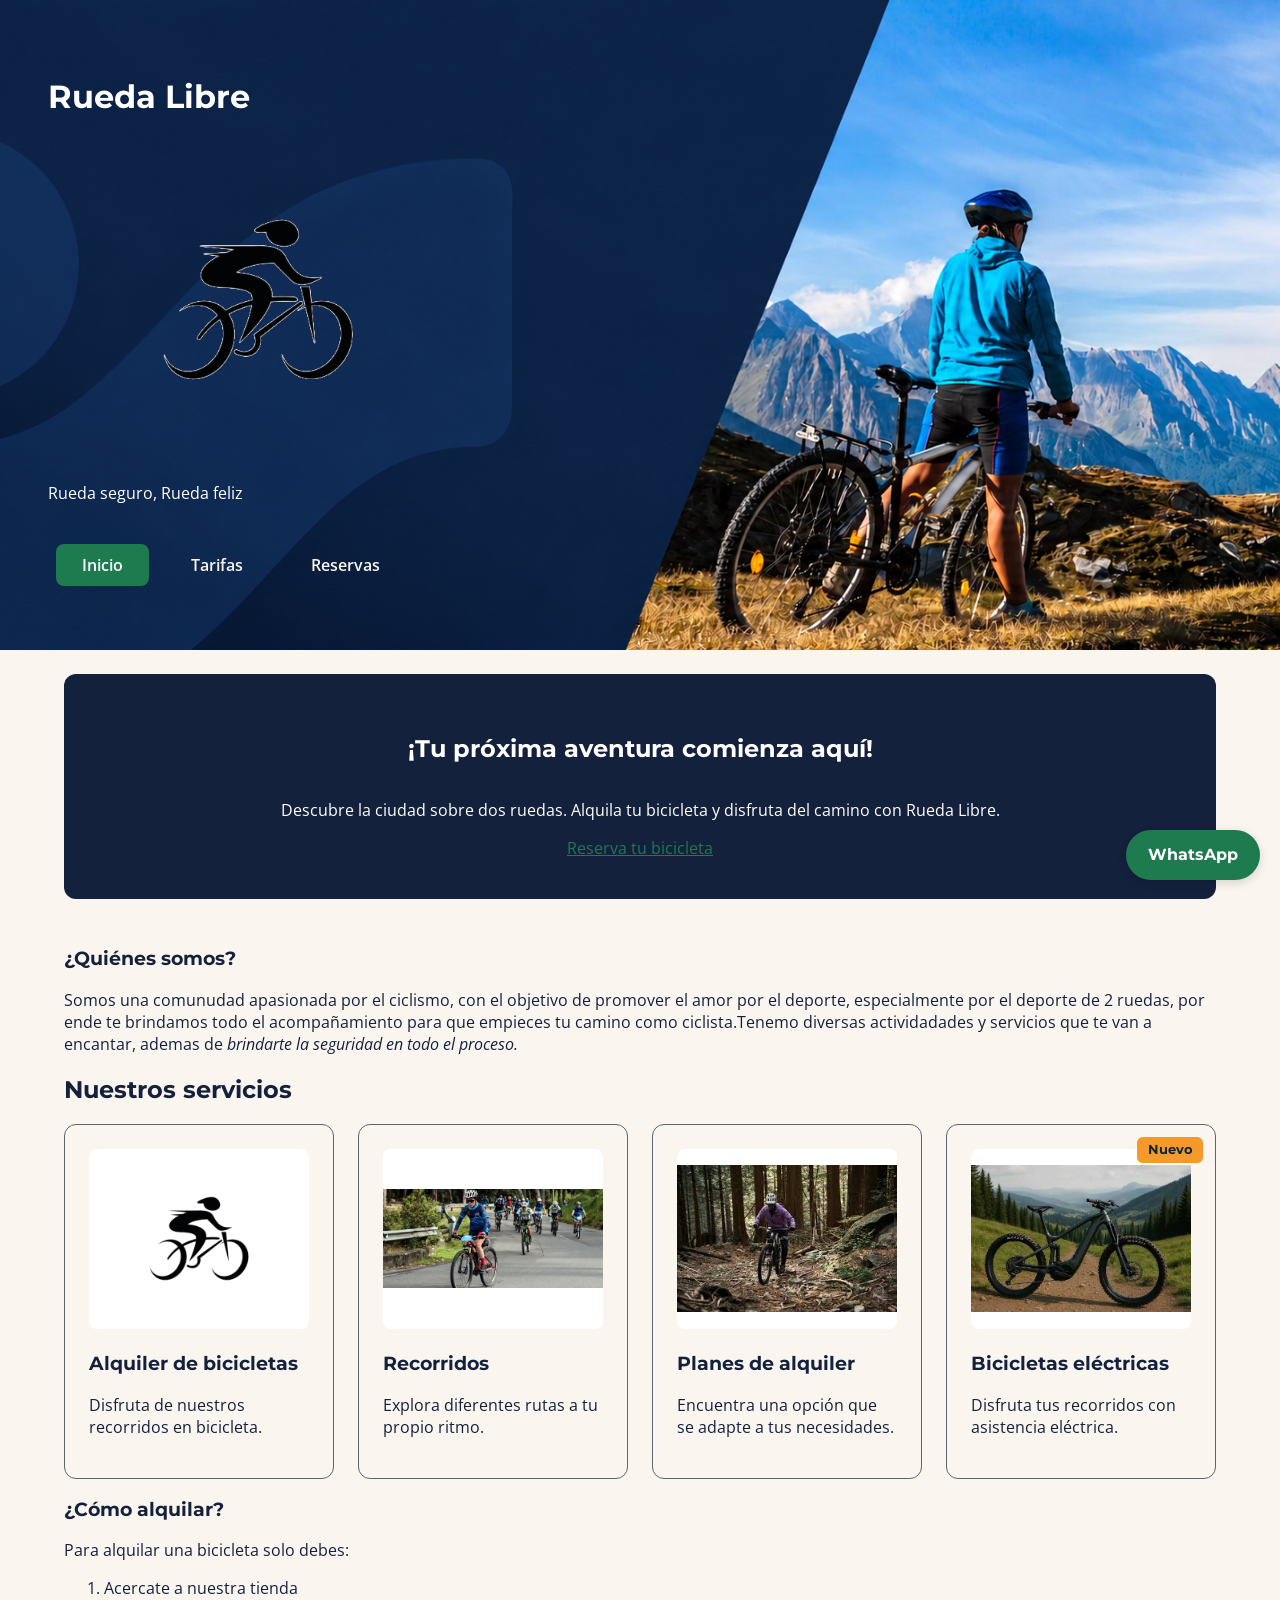
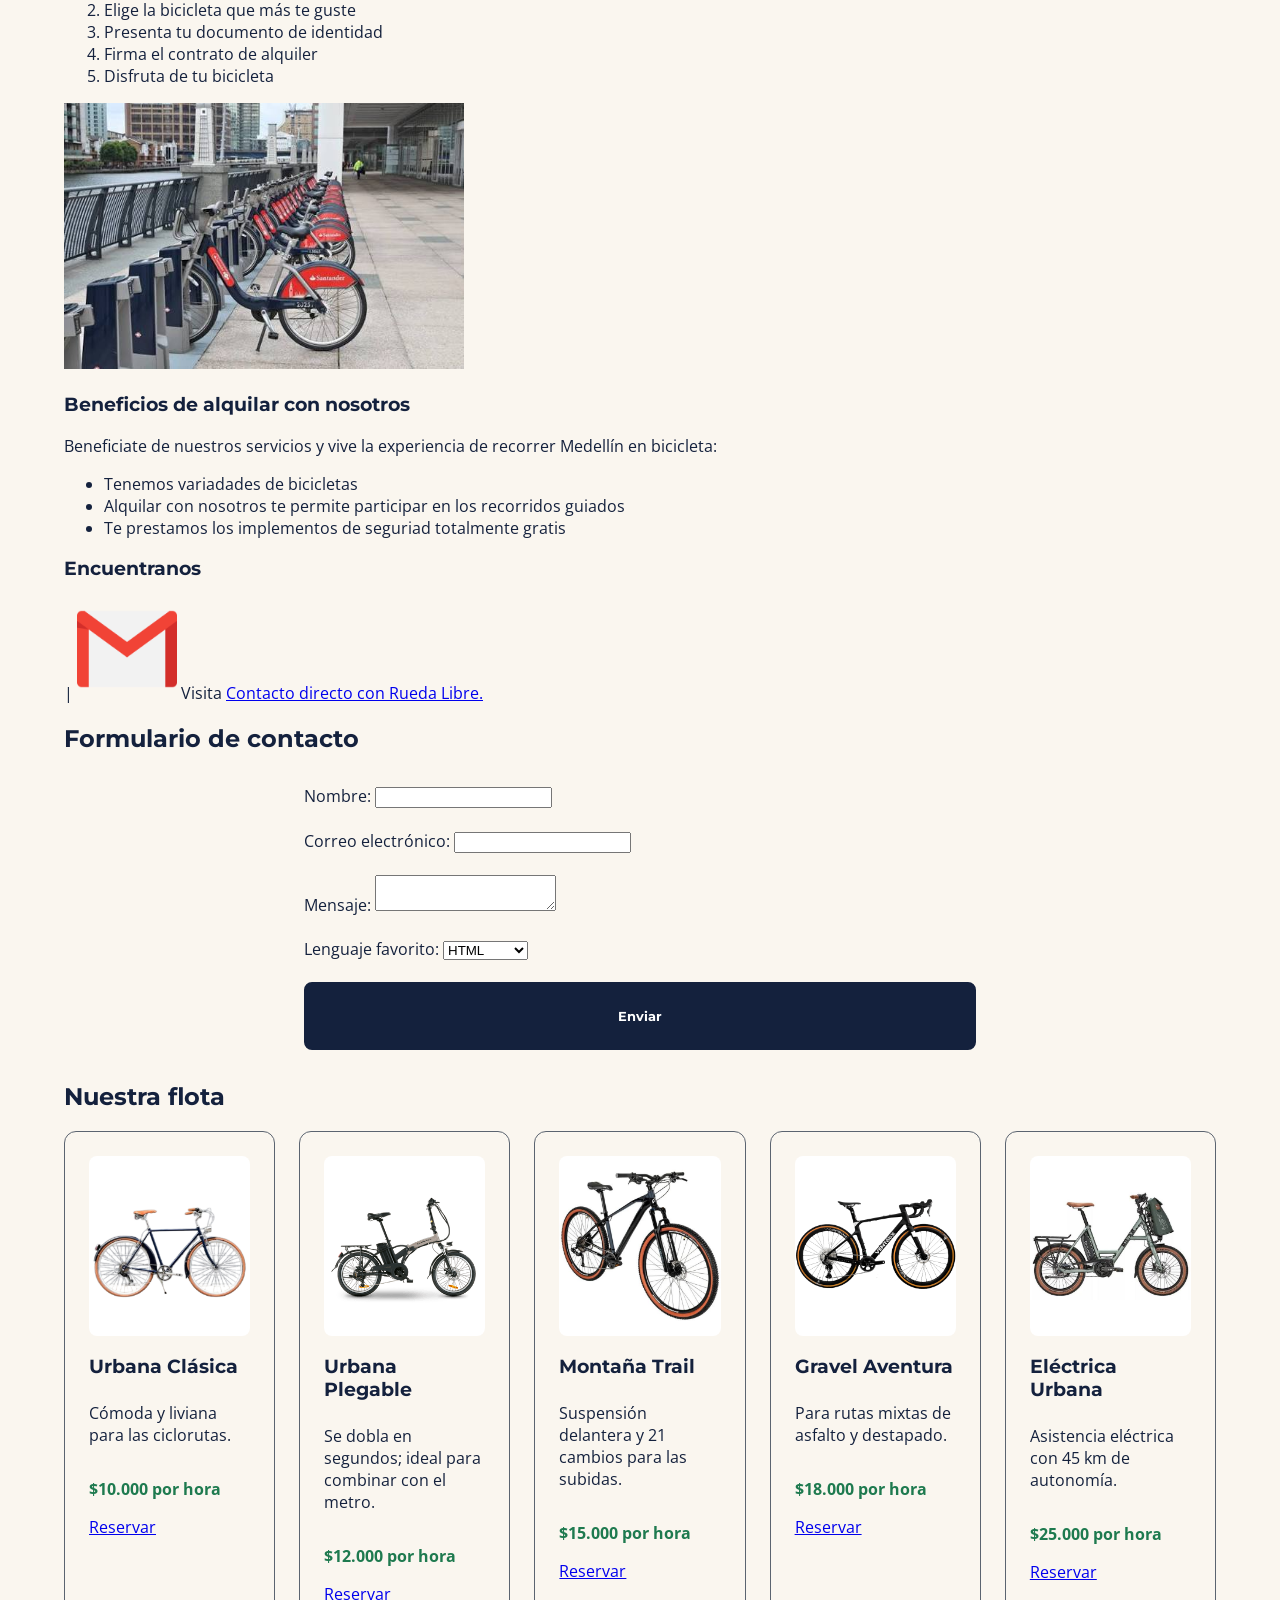
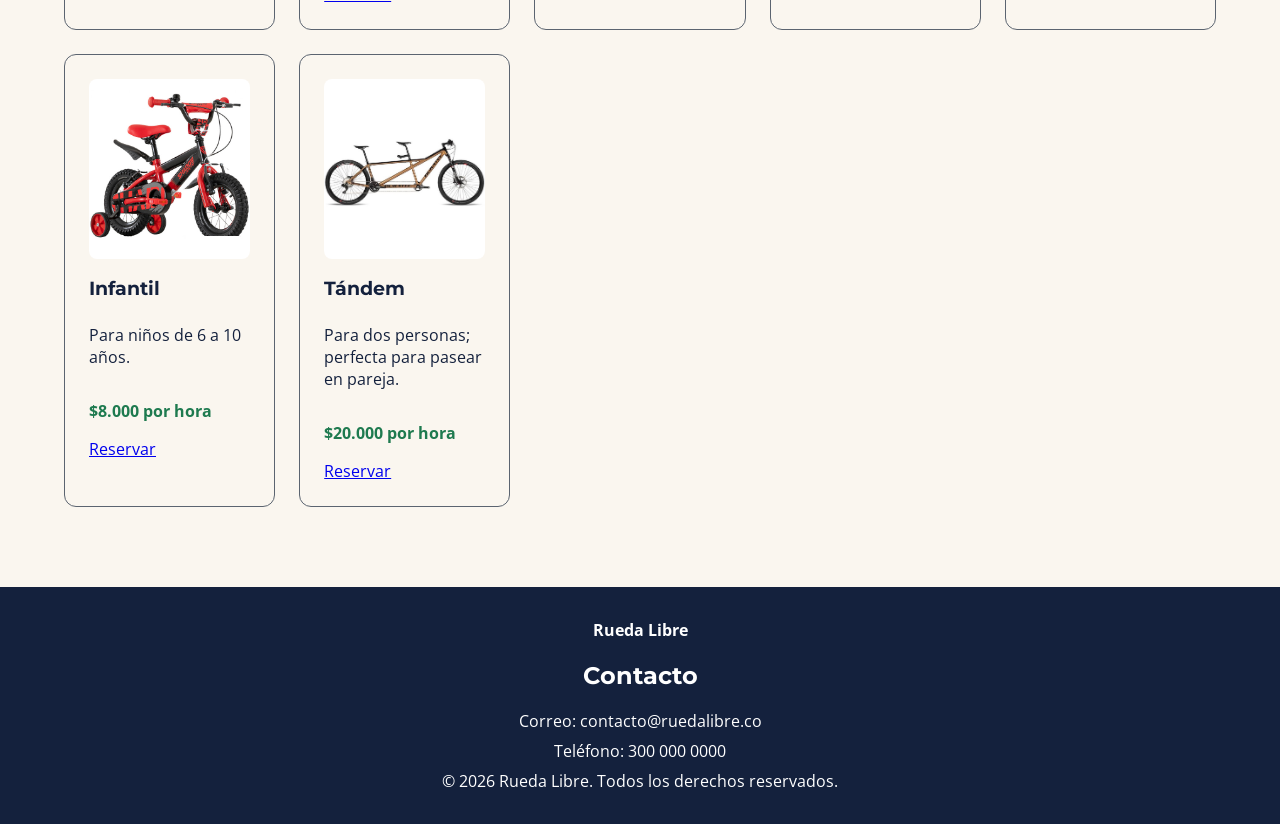
==== commit f3a1d6be: "Modifica encabezado" ====
--- a/index.html
+++ b/index.html
@@ -20,7 +20,7 @@
      <header class="encabezado">
             <div class="marca">
                 <h1> Rueda Libre </h1>
-                <img src="img/logo.jpg" alt="Logo de Rueda Libre" width="200">
+                <img src="img/logo_ruedalibre_transparente.png" alt="Logo de Rueda Libre" width="200">
                 <p> Rueda seguro, Rueda feliz</p>
            </div>   
 
@@ -59,7 +59,7 @@
     <div class="contenedor-tarjetas">
 
         <article class="tarjeta">
-            <img src="img/logo.jpg" alt="Bicicleta disponible para alquiler" width="300">
+            <img src="img/logo_ruedalibre_transparente.png" alt="Bicicleta disponible para alquiler" width="300">
             <h3>Alquiler de bicicletas</h3>
             <p>Disfruta de nuestros recorridos en bicicleta.</p>
         </article>
--- a/CSS/styles.css
+++ b/CSS/styles.css
@@ -89,21 +89,27 @@
 }
 
 .encabezado {
-   
+    min-height: 650px;
+
+    background-image: url("../img/Portada-fondo.png");
+    background-size: cover;
+    background-position: center;
+
     display: flex;
     flex-direction: column;
+    align-items: flex-start;
     justify-content: center;
-    align-items: center;
+
+    color: white;
+    gap: var(--espacio-sm);
+    padding: var(--espacio-xl);
+}
+
+
+#menu {
+    display: flex;
     flex-wrap: wrap;
-    gap: var(--espacio-md);
-    padding: var(--espacio-md);
-}
-
-
-#menu {
-    display: flex;
-    flex-wrap: wrap;
-    justify-content: center;
+    justify-content: flex-start;
     align-items: center;
     gap: var(--espacio-sm);
     list-style: none;
@@ -114,7 +120,7 @@
 #menu a {
     display: inline-block;
     padding: var(--espacio-xs) var(--espacio-md);
-    color: var(--azul-noche);
+    color: var(--crema);
     font-family: var(--fuente-texto);
     font-weight: 600;
     text-decoration: none;
@@ -142,6 +148,11 @@
     outline-offset: 3px;
 }
 
+.marca img {
+    width: 420px;
+    height: auto;
+}
+
 /* Contenedor de las tarjetas */
 .contenedor-tarjetas {
     display: flex;
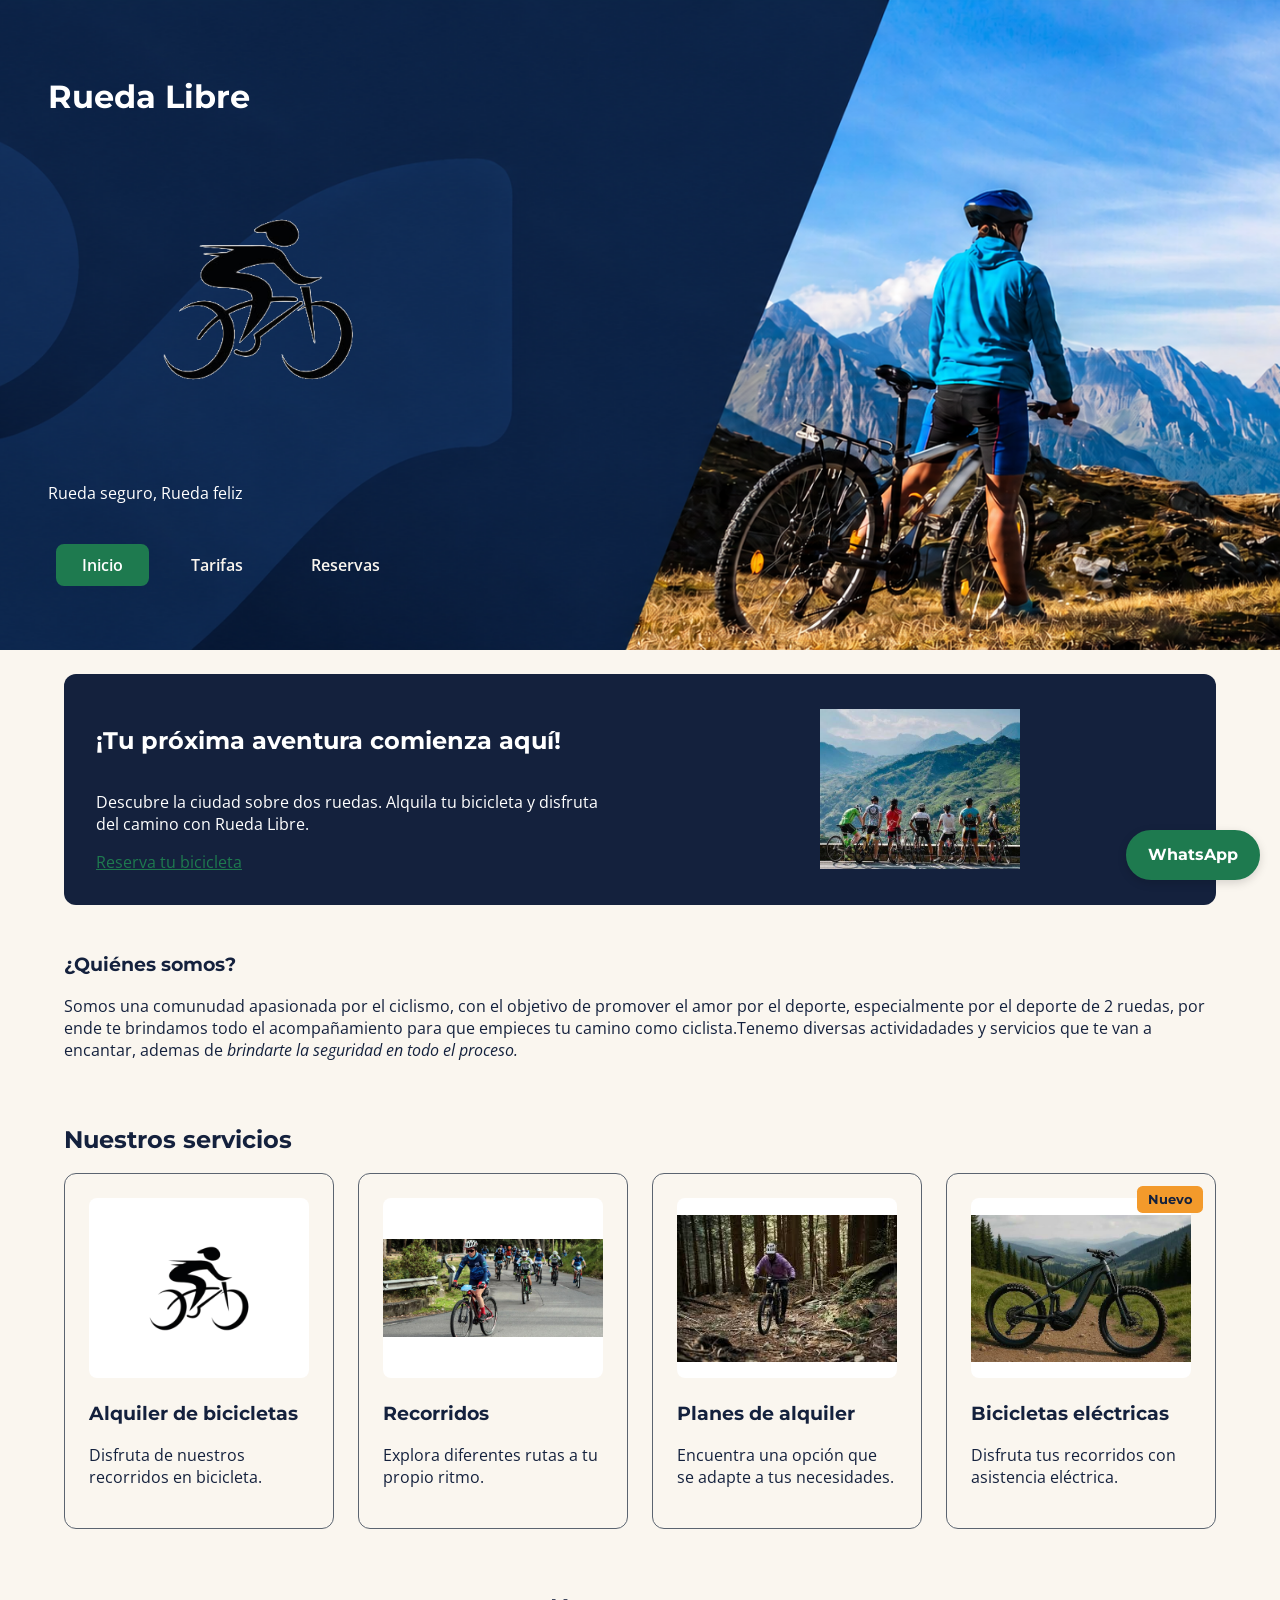
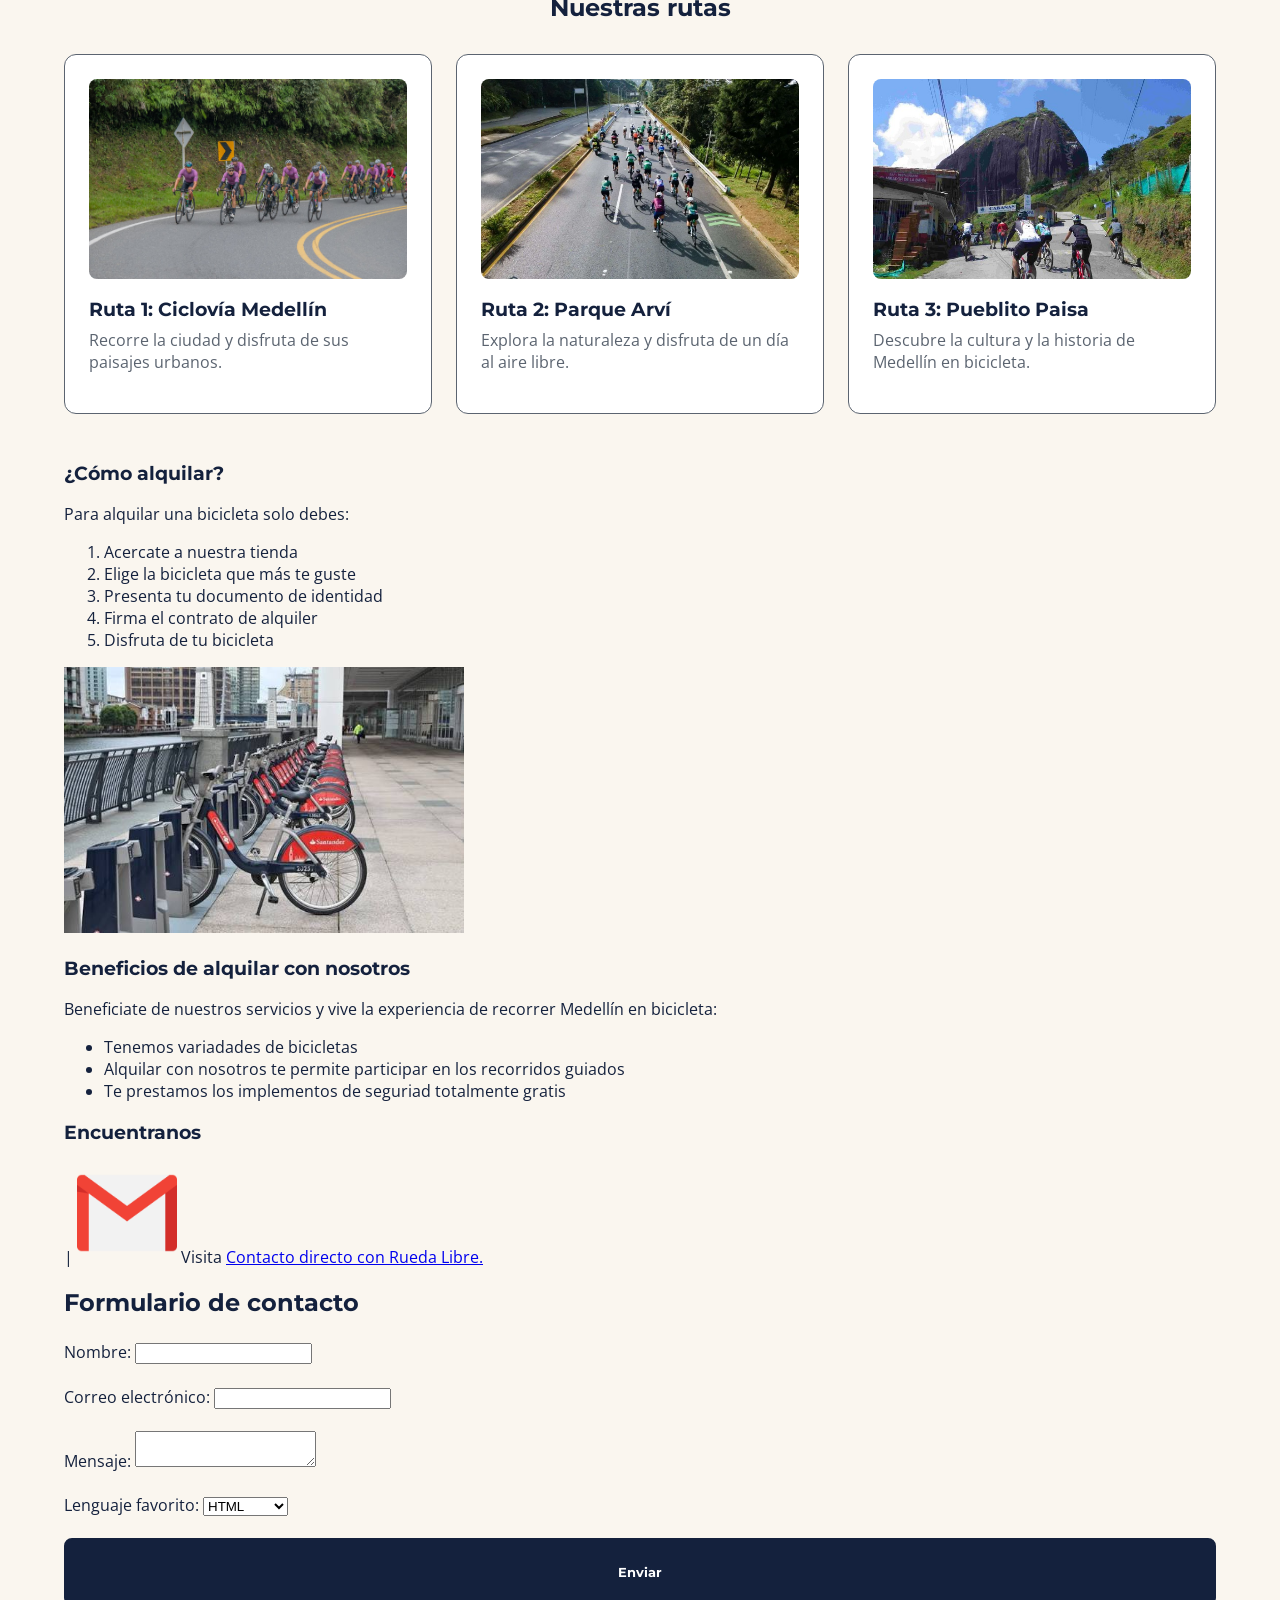
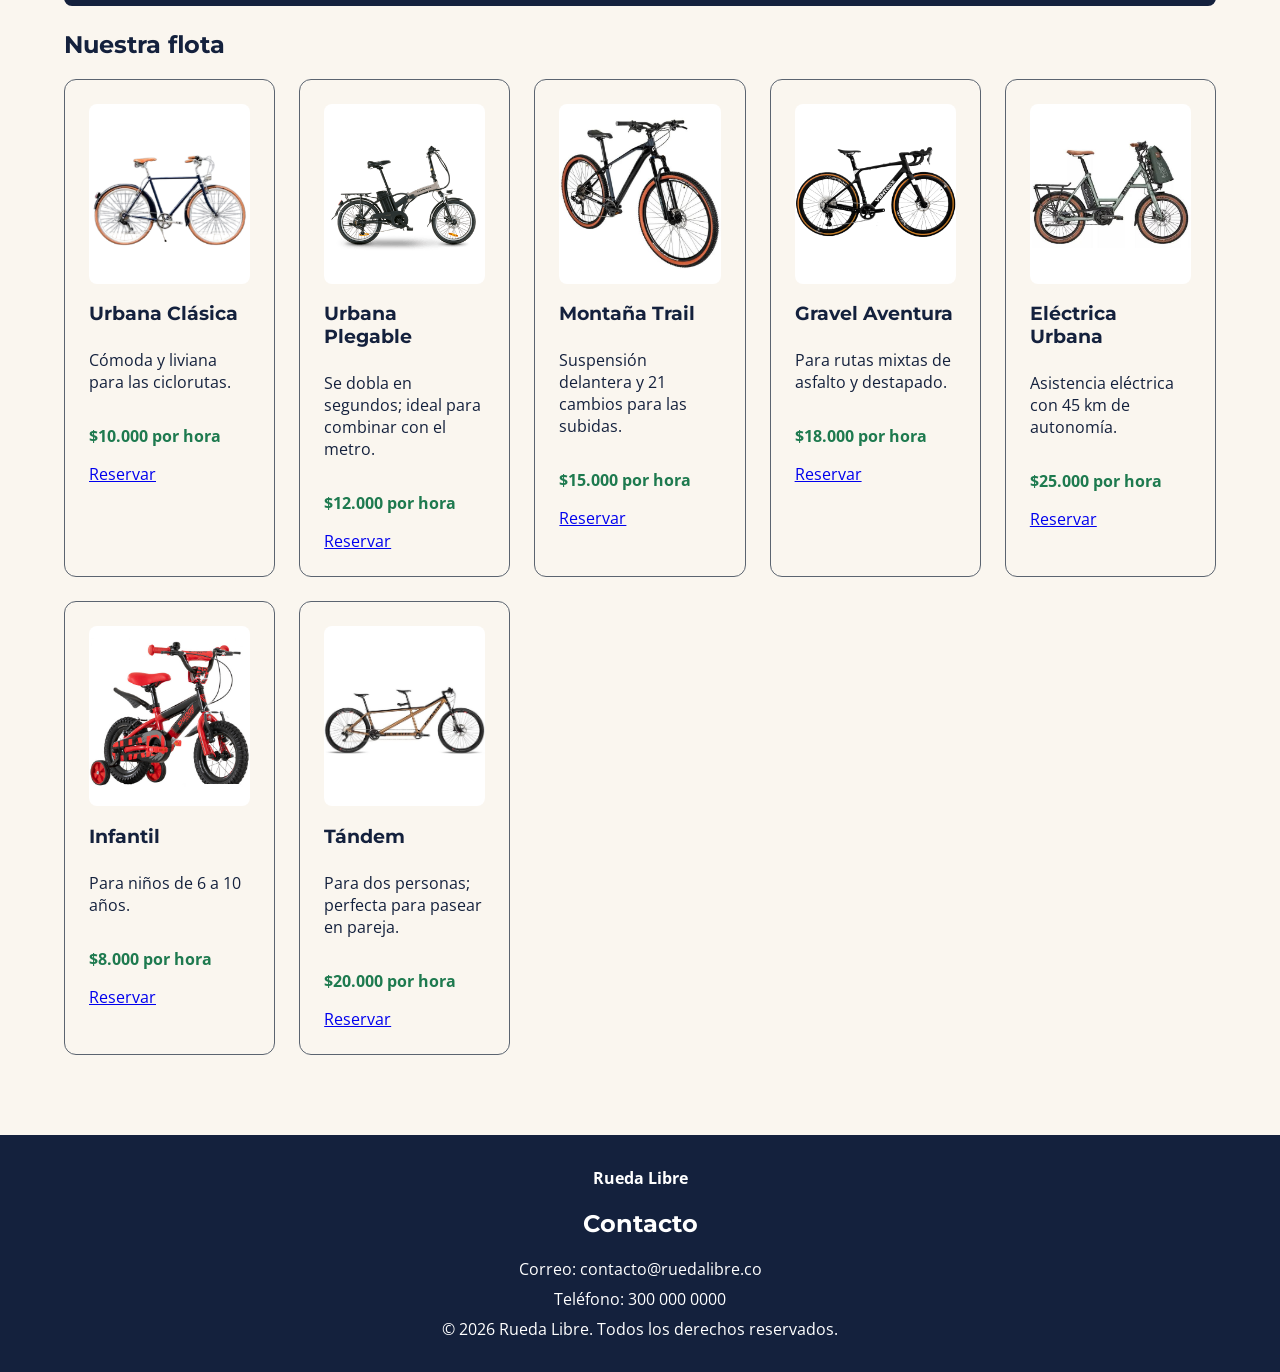
==== commit 227398cb: "Agrega cuadricula grid y flexbox a portada, encabezado, formulario y pie de pagina" ====
--- a/index.html
+++ b/index.html
@@ -1,17 +1,17 @@
-<!DOCTYPE html>
-<html lang="es">
-<head>
-    <meta charset="UTF-8">
-    <meta name="viewport" content="width=device-width, initial-scale=1.0">
-    <title>Rueda Libre | Alquiler de bicicletas en Medellín</title>
-
-    <link rel="preconnect" href="https://fonts.googleapis.com">
-    <link rel="preconnect" href="https://fonts.gstatic.com" crossorigin>
-
-    <link href="https://fonts.googleapis.com/css2?family=Montserrat:wght@700&family=Open+Sans:wght@400;600&display=swap" rel="stylesheet">
-
-     <link rel="stylesheet" href="CSS/styles.css">
-</head>
+    <!DOCTYPE html>
+    <html lang="es">
+    <head>
+        <meta charset="UTF-8">
+        <meta name="viewport" content="width=device-width, initial-scale=1.0">
+        <title>Rueda Libre | Alquiler de bicicletas en Medellín</title>
+
+        <link rel="preconnect" href="https://fonts.googleapis.com">
+        <link rel="preconnect" href="https://fonts.gstatic.com" crossorigin>
+
+        <link href="https://fonts.googleapis.com/css2?family=Montserrat:wght@700&family=Open+Sans:wght@400;600&display=swap" rel="stylesheet">
+
+        <link rel="stylesheet" href="CSS/styles.css">
+    </head>
 
 
 
@@ -20,7 +20,7 @@
      <header class="encabezado">
             <div class="marca">
                 <h1> Rueda Libre </h1>
-                <img src="img/logo_ruedalibre_transparente.png" alt="Logo de Rueda Libre" width="200">
+                <img src="img/logo_ruedalibre_transparente.png" alt="Logo de Rueda Libre">
                 <p> Rueda seguro, Rueda feliz</p>
            </div>   
 
@@ -38,12 +38,28 @@
     <main>  
 
         <section class="portada">
+
+              <div class="portada-texto">  
+
             <h2>¡Tu próxima aventura comienza aquí!</h2>
-            <p>Descubre la ciudad sobre dos ruedas. Alquila tu bicicleta
-            y disfruta del camino con Rueda Libre.</p>
+
+            <p>
+
+            Descubre la ciudad sobre dos ruedas. Alquila tu bicicleta
+            y disfruta del camino con Rueda Libre.
+            
+            </p>
+
             <a href="Paginas/reservas.html" class="boton-reservar">
                 Reserva tu bicicleta
             </a>
+
+             </div>
+
+            <div class="portada-visual">
+             <img src="img/medBici.jpeg" alt= "Vista Medellin Bicicletas" width="200">       
+            </div>
+            
         </section>
 
         <section>
@@ -88,6 +104,35 @@
 
     </div>
 </section>   
+
+        <section class="seccion-rutas">
+
+            <h2>Nuestras rutas</h2>
+
+            <div class="contenedor-rutas">
+
+                <article class="ruta">
+                    <img src="img/ruta1.jpg" alt="Ruta 1: Ciclovía Medellín" width="300">
+                    <h3>Ruta 1: Ciclovía Medellín</h3>
+                    <p>Recorre la ciudad y disfruta de sus paisajes urbanos.</p>
+                </article>
+
+                <article class="ruta">
+                    <img src="img/ruta2.webp" alt="Ruta 2: Parque Arví" width="300">
+                    <h3>Ruta 2: Parque Arví</h3>
+                    <p>Explora la naturaleza y disfruta de un día al aire libre.</p>
+                </article>
+
+                <article class="ruta">
+                    <img src="img/ruta3.jpg" alt="Ruta 3: Pueblito Paisa" width="300">
+                    <h3>Ruta 3: Pueblito Paisa</h3>
+                    <p>Descubre la cultura y la historia de Medellín en bicicleta.</p>
+                </article>
+
+            </div>
+
+
+        </section>
         
         <section>
             <h3> ¿Cómo alquilar?</h3>
--- a/CSS/styles.css
+++ b/CSS/styles.css
@@ -72,17 +72,46 @@
 /* Portada de inicio */
 .portada {
     min-height: 25vh;
+
+    display: grid;
+    grid-template-columns: 1fr 1fr;
+    align-items: center;
+
+    gap: var(--espacio-lg);
+    padding: var(--espacio-lg);
+
+    background-color: var(--azul-noche);
+    color: #FFFFFF;
+
+    border-radius: 0.75rem;
+    margin-bottom: var(--espacio-xl);
+}
+
+
+.portada-texto {
     display: flex;
     flex-direction: column;
+
+    justify-content: center;
+    align-items: flex-start;
+
+    text-align: left;
+}
+
+.portada-visual {
+    display: flex;
     justify-content: center;
     align-items: center;
-    text-align: center;
-    padding: var(--espacio-lg);
-    background-color: var(--azul-noche);
-    color: #FFFFFF;
-    border-radius: 0.75rem;
-    margin-bottom: var(--espacio-xl);
-}
+    width: 100%;
+
+}
+
+.portada-visual img {
+    width: 200px;
+    max-width: 100%;
+    height: auto;
+}
+
 
 .portada a {
     color: var(--verde-ruta);
@@ -155,6 +184,7 @@
 
 /* Contenedor de las tarjetas */
 .contenedor-tarjetas {
+
     display: flex;
     flex-wrap: wrap;
     gap: var(--espacio-md);
@@ -176,6 +206,12 @@
     border: 1px solid var(--gris-asfalto);
     border-radius: 0.75rem;
     background-color: var(--crema);
+}
+
+.servicios {
+    margin-top: 4rem;
+    margin-bottom: var(--espacio-xl);
+
 }
 
 .cuadricula-flota {
@@ -256,6 +292,62 @@
     border-radius: 0.5rem;
 }
 
+/* Sección Nuestras rutas */
+.seccion-rutas {
+    margin-top: 4rem;
+    margin-bottom: var(--espacio-xl);
+
+}
+
+.seccion-rutas h2 {
+    text-align: center;
+    margin-bottom: var(--espacio-lg);
+}
+
+/* Galería de tres tarjetas */
+.contenedor-rutas {
+    display: grid;
+
+    grid-template-columns: repeat(3, 1fr);
+
+    gap: var(--espacio-md);
+}
+
+/* Tarjeta individual */
+.ruta {
+    display: flex;
+    flex-direction: column;
+
+    padding: var(--espacio-md);
+
+    border: 1px solid var(--gris-asfalto);
+    border-radius: 0.75rem;
+
+    background-color: #FFFFFF;
+}
+
+/* Imagen de cada ruta */
+.ruta img {
+    width: 100%;
+    height: 200px;
+
+    object-fit: cover;
+    object-position: center;
+
+    border-radius: 0.5rem;
+}
+
+/* Nombre de la ruta */
+.ruta h3 {
+    margin-bottom: var(--espacio-xs);
+}
+
+/* Descripción de la ruta */
+.ruta p {
+    margin-top: 0;
+    color: var(--gris-asfalto);
+}
+
 /* El contenido principal ocupa el espacio disponible */
 main {
     flex: 1;
@@ -319,11 +411,33 @@
     background-color: #E0E9E3;
 }
 
+/* Distribución de la página de reservas */
+.contenido-reservas {
+    display: grid;
+    grid-template-columns: 2fr 1fr;
+    gap: var(--espacio-lg);
+    align-items: start;
+}
+
+/* Columna del formulario */
+.formulario-reservas {
+    min-width: 0;
+}
+
+/* Información de contacto */
+.informacion-contacto {
+    margin-top: 6rem;
+    padding: var(--espacio-md);
+    background-color: #FFFFFF;
+    border: 1px solid var(--gris-asfalto);
+    border-radius: 0.75rem;
+}
+
 /* Formulario de reservas */
 form {
     width: 100%;
-    max-width: 42rem;
-    margin: var(--espacio-lg) auto;
+    max-width: none;
+    margin: var(--espacio-md) 0;
 }
 
 /* Agrupación de campos */
@@ -338,6 +452,16 @@
 .grupo-formulario label {
     font-weight: 600;
     color: var(--azul-noche);
+}
+
+.fila-campos {
+    display: flex;
+    gap: var(--espacio-md);
+}
+
+.fila-campos .grupo-formulario {
+    flex: 1;
+    min-width: 0;
 }
 
 /* Campos de entrada */
